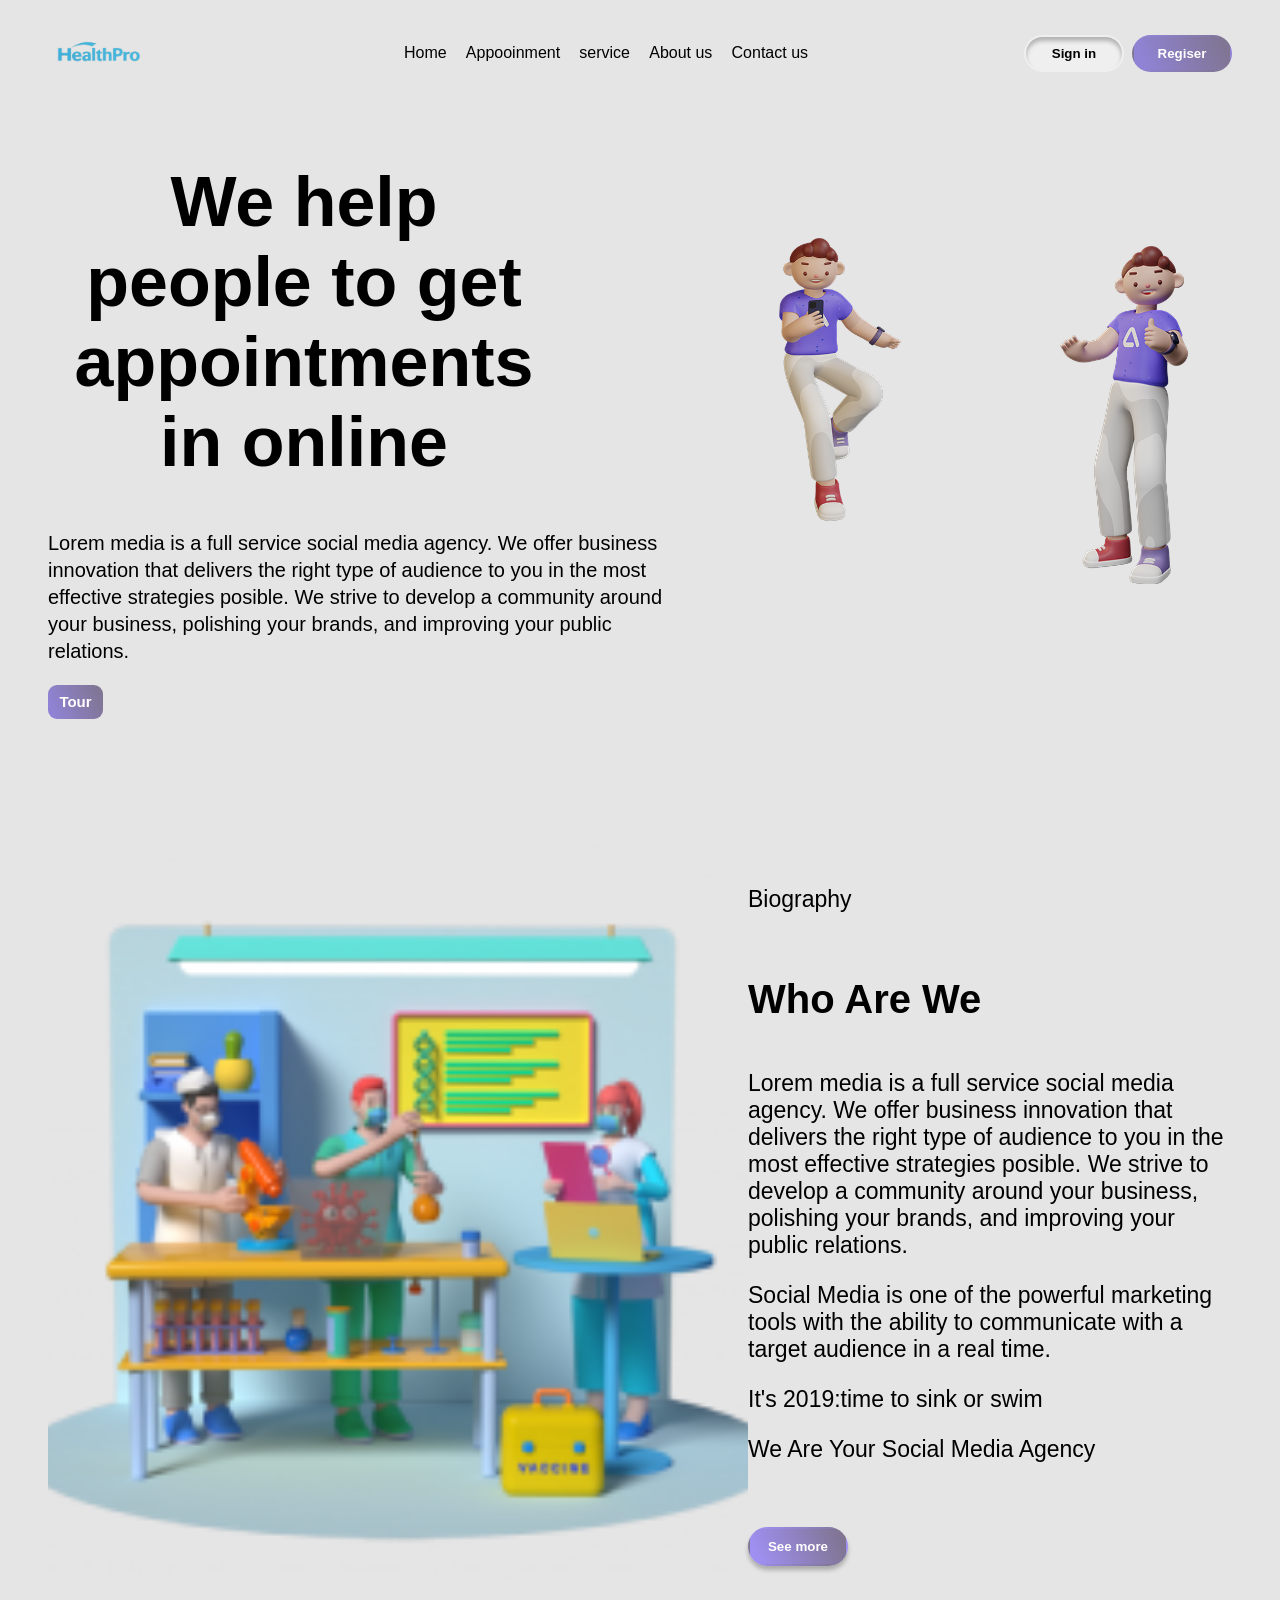
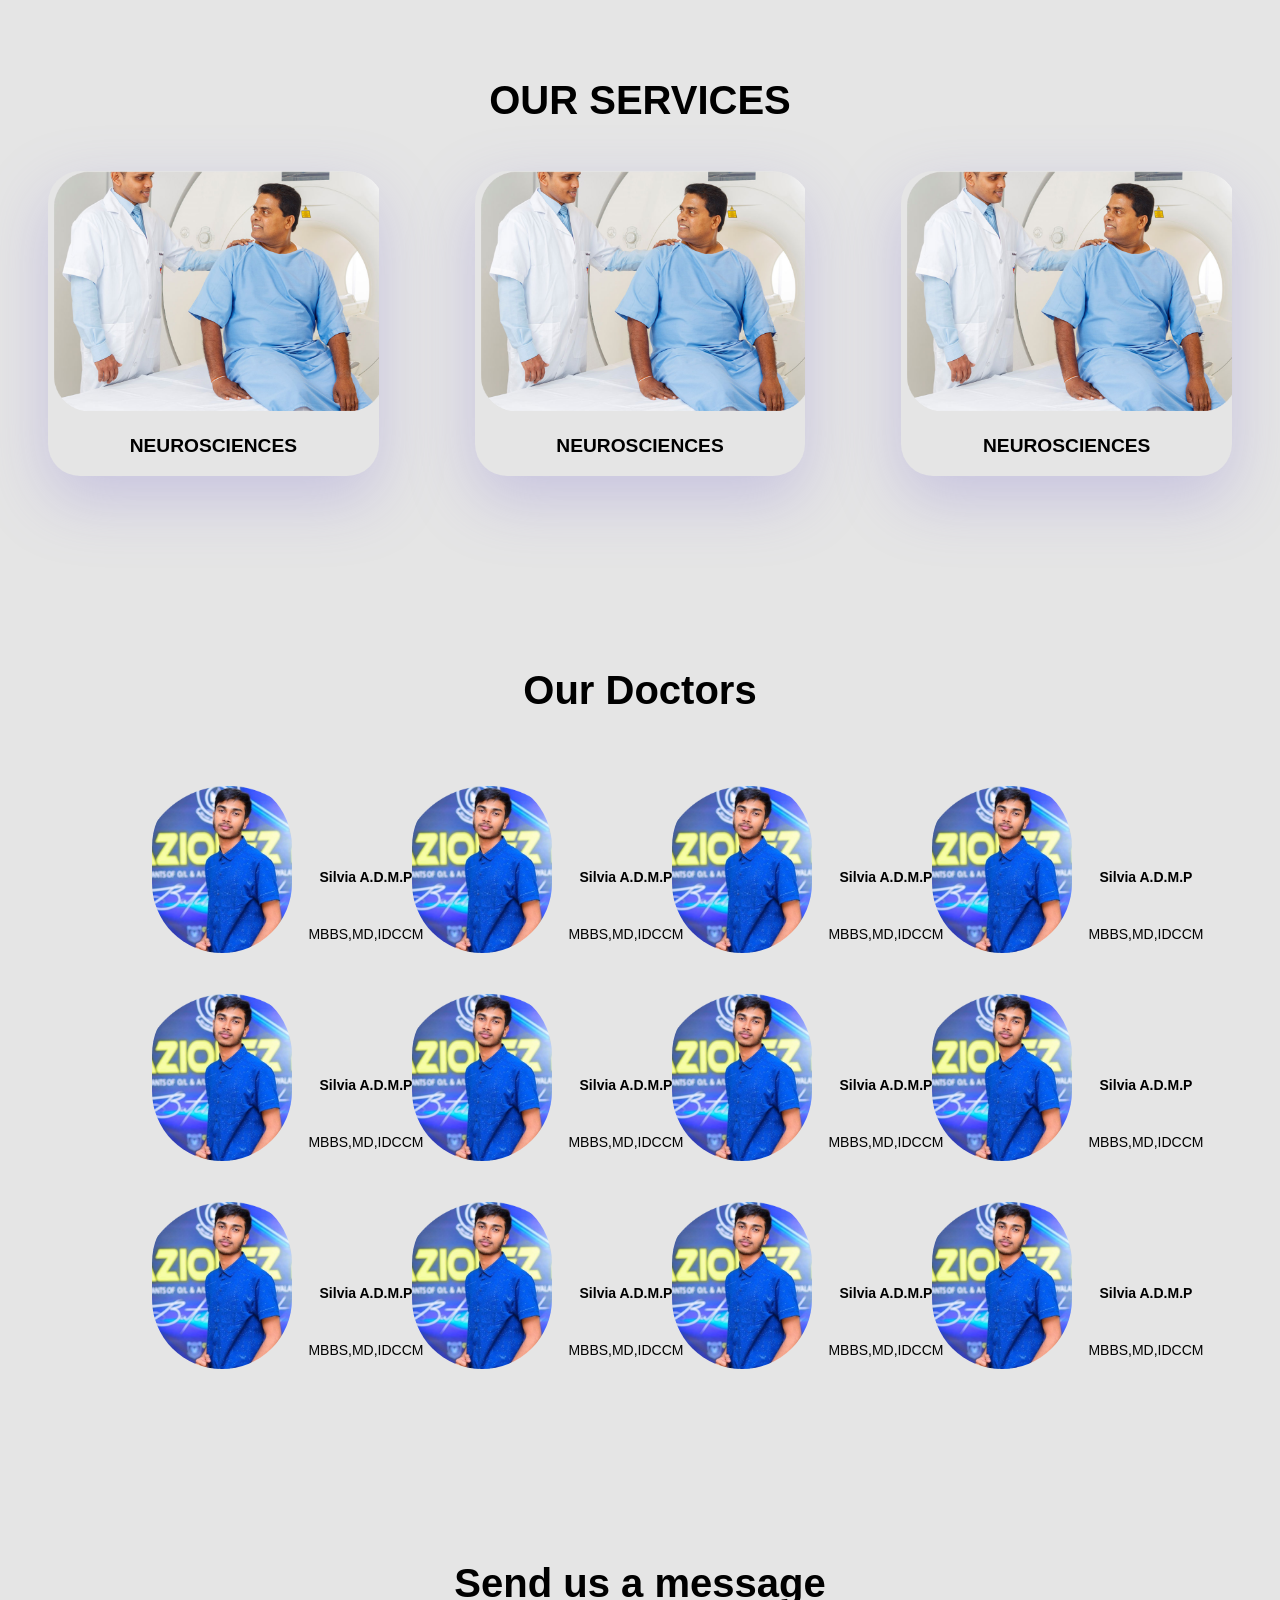
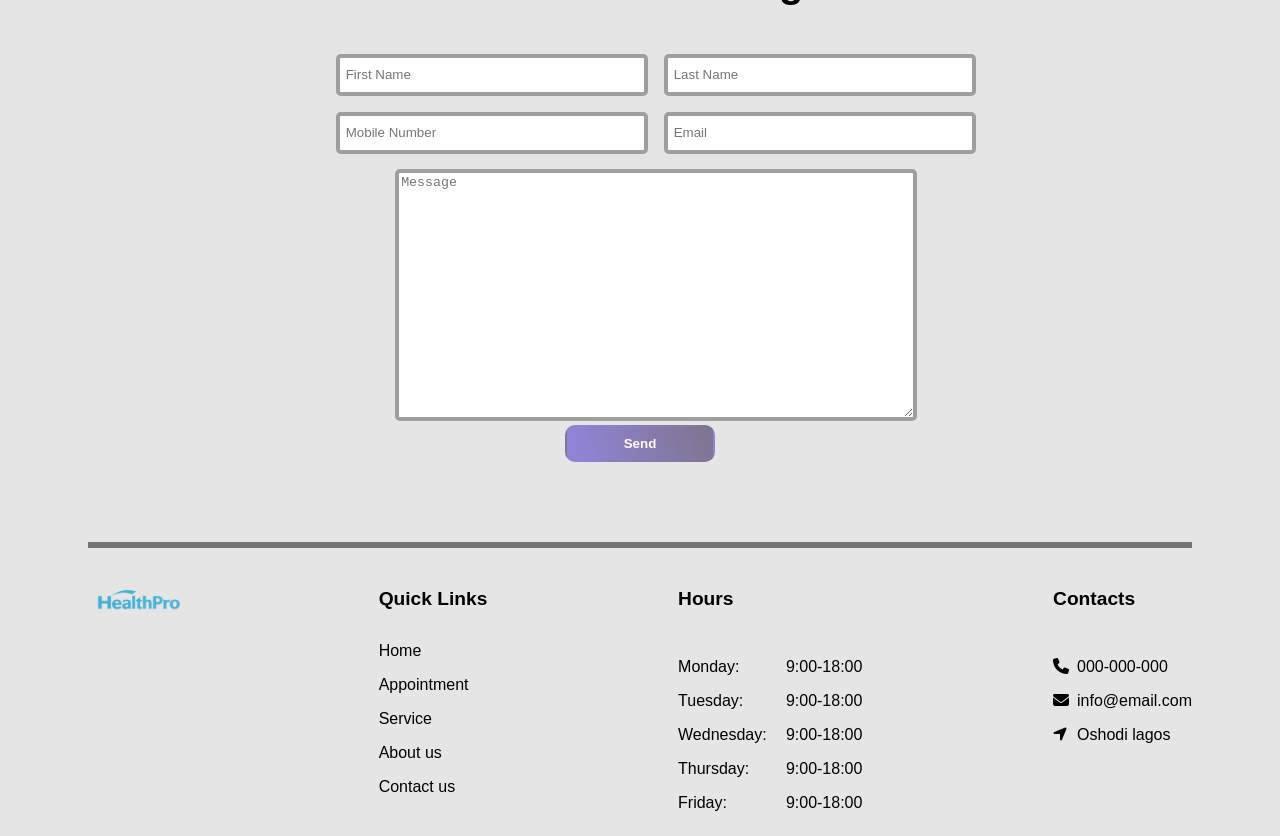
==== index.html @ d6458fcf "create healthpro landing page" ====
<!DOCTYPE html>
<html lang="en">
<head>
  <meta charset="UTF-8">
  <meta name="viewport" content="width=device-width, initial-scale=1.0">
 <title>healthPro | Homepage</title>
  <link
      rel="stylesheet"
      href="https://cdnjs.cloudflare.com/ajax/libs/font-awesome/6.6.0/css/all.min.css"
      integrity="sha512-Kc323vGBEqzTmouAECnVceyQqyqdsSiqLQISBL29aUW4U/M7pSPA/gEUZQqv1cwx4OnYxTxve5UMg5GT6L4JJg=="
      crossorigin="anonymous"
      referrerpolicy="no-referrer"
    />
    <link
      href="https://fonts.googleapis.com/css2?family=IBM+Plex+Mono:ital,wght@0,100;0,200;0,300;0,400;0,500;0,600;0,700;1,100;1,200;1,300;1,400;1,500;1,600;1,700&display=swap"
      rel="stylesheet"
    />
  <meta
   name="description"
   content="This is an online platform that connects patients with doctors. Patients can book appointments with doctors and get prescriptions online."
   />
   <link rel="stylesheet" href="css/style.css">
</head>
<body>
  <!-- navigation -->
<header>
  <nav class="container">
    <img class="logo" src="./images/healthPro-logo.png" alt="healthPro logo">
    <ul class="lists">
      <li class="list">
        <a href="/">Home</a>
      </li>
      <li class="list">
        <a href="/appointment.html">Appooinment</a>
      </li>
      <li class="list">
        <a href="/service.html">service</a>
      </li>
      <li class="list">
        <a href="/aboutus.html.html">About us</a>
      </li>
      <li class="list">
        <a href="/contactus.html">Contact us</a>
      </li>
    </ul>

    <section class="auth">
      <button class="log">Sign in</button>
      <button class="reg">Regiser</button>
    </section>
  </nav>
</header>
<!-- navigation -->

<!-- hero section -->
  <section class="hero-container container">
    <section class="hero-content">
      <section class="hero-container">
        
      </section>
      <section class="left-hero-content">
         <h2>We help people to get appointments in online</h2>
          <p>Lorem media is a full service social media agency. We offer business innovation that delivers the right type of audience to you in the most effective strategies posible. We strive to develop a community around your business, polishing your brands, and improving your public relations. </p>

          <button class="bit">Tour</button>
      </section>
      <section class="right-hero-content">
        <img class="man" src="/images/man.png" alt="man">
        <img class="men" src="/images/man2.png" alt="men">
      </section>
    </section>
<!-- hero section -->

<!-- biography -->
<div class="bio">
  <div class="doc">
    <img class="scope" src="/images/doc.png" alt="doc">
  </div>
  <div class="para">
    <p class="wow">Biography</p>
             <h2 class="We">Who Are We</h2>
            <div class="pra">
              <p>Lorem media is a full service social media agency. We offer business innovation that delivers the right type of audience to you in the most effective strategies posible. We strive to develop a community around your business, polishing your brands, and improving your public relations.
              </p>
              <p>Social Media is one of the powerful marketing tools with the ability to communicate with a target audience in a real time.</p>
            </div>
            <p class="wow">It's 2019:time to sink or swim</p>
             <p class="mid">We Are Your Social Media Agency</p>
             <button class="search">See more</button>
  </div>
</div>  
<!-- biography -->

<!-- service -->
 <div class="service">
  <h2>OUR SERVICES</h2>
  <div class="med">
    <div class="pat">
      <img class="mega" src="./images/patient.png" alt="">
      <h3>NEUROSCIENCES</h3>
    </div>
    <div class="pat">
      <img class="mega" src="./images/patient.png" alt="">
      <h3>NEUROSCIENCES</h3>
    </div>
    <div class="pat">
      <img class="mega" src="./images/patient.png" alt="">
      <h3>NEUROSCIENCES</h3>
    </div>
 </div>
<!-- service -->

<!-- Doctor -->
  <section class="doctor-container container">
      <h2 class="doctors-title">Our Doctors</h2>
      <section class="doctor-content">
        <div class="doc">
          <img src="/images/doctor.png" alt="" class="doctor-img">
          <div class="doc-content">
            <h2 class="doc-title">Silvia A.D.M.P</h2>
            <p class="doc-text">MBBS,MD,IDCCM</p>
          </div>
        </div>
        
        <div class="doc">
          <img src="/images/doctor.png" alt="" class="doctor-img">
          <div class="doc-content">
            <h2 class="doc-title">Silvia A.D.M.P</h2>
            <p class="doc-text">MBBS,MD,IDCCM</p>
          </div>
        </div>

        <div class="doc">
          <img src="/images/doctor.png" alt="" class="doctor-img">
          <div class="doc-content">
            <h2 class="doc-title">Silvia A.D.M.P</h2>
            <p class="doc-text">MBBS,MD,IDCCM</p>
          </div>
        </div>

        <div class="doc">
          <img src="/images/doctor.png" alt="" class="doctor-img">
          <div class="doc-content">
            <h2 class="doc-title">Silvia A.D.M.P</h2>
            <p class="doc-text">MBBS,MD,IDCCM</p>
          </div>
        </div>

        <div class="doc">
          <img src="/images/doctor.png" alt="" class="doctor-img">
          <div class="doc-content">
            <h2 class="doc-title">Silvia A.D.M.P</h2>
            <p class="doc-text">MBBS,MD,IDCCM</p>
          </div>
        </div>

        <div class="doc">
          <img src="/images/doctor.png" alt="" class="doctor-img">
          <div class="doc-content">
            <h2 class="doc-title">Silvia A.D.M.P</h2>
            <p class="doc-text">MBBS,MD,IDCCM</p>
          </div>
        </div>

        <div class="doc">
          <img src="/images/doctor.png" alt="" class="doctor-img">
          <div class="doc-content">
            <h2 class="doc-title">Silvia A.D.M.P</h2>
            <p class="doc-text">MBBS,MD,IDCCM</p>
          </div>
        </div>

        <div class="doc">
          <img src="/images/doctor.png" alt="" class="doctor-img">
          <div class="doc-content">
            <h2 class="doc-title">Silvia A.D.M.P</h2>
            <p class="doc-text">MBBS,MD,IDCCM</p>
          </div>
        </div>

        <div class="doc">
          <img src="/images/doctor.png" alt="" class="doctor-img">
          <div class="doc-content">
            <h2 class="doc-title">Silvia A.D.M.P</h2>
            <p class="doc-text">MBBS,MD,IDCCM</p>
          </div>
        </div>

        <div class="doc">
          <img src="/images/doctor.png" alt="" class="doctor-img">
          <div class="doc-content">
            <h2 class="doc-title">Silvia A.D.M.P</h2>
            <p class="doc-text">MBBS,MD,IDCCM</p>
          </div>
        </div>

        <div class="doc">
          <img src="/images/doctor.png" alt="" class="doctor-img">
          <div class="doc-content">
            <h2 class="doc-title">Silvia A.D.M.P</h2>
            <p class="doc-text">MBBS,MD,IDCCM</p>
          </div>
        </div>

        <div class="doc">
          <img src="/images/doctor.png" alt="" class="doctor-img">
          <div class="doc-content">
            <h2 class="doc-title">Silvia A.D.M.P</h2>
            <p class="doc-text">MBBS,MD,IDCCM</p>
          </div>
        </div>
      </section>
     </section>
<!-- Doctor -->

<!-- message -->
  <section class="message-container container">
      <section class="message-content">
        <div class="form-container">
        <h2>Send us a message</h2>
        <form action="#" method="POST">
            <div class="input-group">
                <input type="text" name="first_name" placeholder=" First Name" required class="fir">
                <input type="text" name="last_name" placeholder=" Last Name" required class="las">
            </div>
            <div class="input-groups">
                <input type="tel" name="mobile" placeholder=" Mobile Number" required class="mob">
                <input type="email" name="email" placeholder=" Email" required class="mobs">
            </div>
            <textarea name="message" placeholder="Message" required class="mes"></textarea>
        </form>
    </div>
      <button class="submit">Send</button>
      </section>
     </section>
<!-- message -->

<!-- line -->
     <section class="line-container container" id="about us">
      <section class="line-container">
        <hr class="line">
      </section>
     </section>
    <!-- line -->

    <!-- contact -->
      <section class="contact-container container" id="contact us">
        <section class="contact-container">
          <section class="contact-content">
            <section class="first-contact">
              <img class="logo" src="./images/healthPro-logo.png" alt="healthPro logo">
            </section>
            <section class="second-contact">
              <h5>Quick Links</h5>
              <div class="link">
                  <p>Home</p>
                  <p>Appointment</p>
                  <p>Service</p>
                  <p>About us</p>
                  <p>Contact us</p>
                </div>
            </section>
            <section class="Third-contact">
              <h5>Hours</h5>
              <section class="main">
                 <div class="Day">
                  <p>Monday:</p>
                  <p>Tuesday:</p>
                  <p>Wednesday:</p>
                  <p>Thursday:</p>
                  <p>Friday:</p>
                </div>
              <div class="time">
                  <p>9:00-18:00</p>
                  <p>9:00-18:00</p>
                  <p>9:00-18:00</p>
                  <p>9:00-18:00</p>
                  <p>9:00-18:00</p>
                </div>
              </section>
            </section>
            <section class="fourth-contact">
              <h5>Contacts</h5>
              <section class="contact">
                <div class="web">
                  <p><span class="fa-solid fa-phone"></span></p>
                  <p><span class="fa-solid fa-envelope"></span></p>
                  <p><span class="fa-solid fa-location-arrow"></span></p>
                </div>
                <div class="num">
                  <p>  000-000-000</p>
                  <p>  info@email.com</p>
                  <p>  Oshodi lagos</p>
                </div>
              </section>
            </section>
            </section>
          </section>
        </section>
      </section>
     <!-- contact -->
</body>
</html>
---- css/style.css ----
::after,
::before {
  margin: 0;
  padding: 0;
  box-sizing: border-box;
  box-sizing: border-box;
}
:root {
  --primary-color: #f26a2e;
  --secondary-color: #f7f7f7;
  --background-color: #e5e5e5;
  --text-color: #000000;
  --border-color: #f1f1f1;
  --transition: all 0.3s linear;
  --max-width: 1170px;
  --fixed-width: 620px;
  --border-radius: 0.25rem;
  --list-style-type: none;
  --text-decoration: none;
  /* --font-family: "Courier New", Courier, monospace; */
  --font-size: 1.2rem;
}
*,
html {
  scroll-behavior: smooth;
}
body {
  font-family: "poppins", sans-serif;
  background-color: var(--background-color);
  color: var(--text-color);
}
img {
  width: 100%;
  height: auto;
  object-fit: cover;
}

ul {
  list-style: none;
}
a {
  text-decoration: none;
  color: inherit;
}
h1,
h2,
h3,
h4,
h5,
h6 {
  font-family: var(--font-family);
  font-size: var(--font-size);
}
.container {
  max-width: 1440px;
  padding: 0 2.5rem;
  margin: 0 auto;
}
/* navigation style start */
nav {
  display: flex;
  justify-content: space-between;
  align-items: center;
}
.logo {
  width: 100px;
  height: 90px;
}
.lists {
  display: flex;
  gap: 1.2rem;
}
.list {
  cursor: pointer;
}
.auth {
  display: flex;
  gap: 0.5rem;
}
.log {
  box-shadow: 0px 4px 4px 0px #00000040 inset;
  color: #000000;
  text-decoration: none;
  border: 2px solid transparent;
  font-weight: bold;
  padding: 9px 22px;
  border-radius: 30px;
  width: 100px;
  cursor: pointer;
}
.reg {
  background: linear-gradient(68.08deg, #9083d5 9.64%, #807593 92.49%);
  color: #ffffff;
  text-decoration: none;
  border: 2px solid transparent;
  font-weight: bold;
  padding: 9px 22px;
  border-radius: 30px;
  width: 100px;
  cursor: pointer;
}
/* navigation style end */

/* hero style start */
.hero-content {
  display: flex;
  align-items: center;
  justify-content: space-around;
}
.left-hero-content h2 {
  font-size: 70px;
  margin-right: 7rem;
}
.left-hero-content p {
  font-size: 20px;
  line-height: 27px;
}
.bit {
  background: linear-gradient(68.08deg, #9083d5 9.64%, #807593 92.49%);
  font-size: 15px;
  font-weight: bold;
  border-radius: 9px;
  line-height: 32px;
  border: none;
  width: 55px;
  text-align: center;
  cursor: pointer;
  color: #ffffff;
}
.right-hero-content {
  display: flex;
  justify-content: space-around;
}
.man {
  width: 290px;
  height: 290px;
}
.men {
  width: 270px;
  height: 350px;
}
/* hero style end */

/* biography style start */
.scope {
  width: 700px;
  margin-top: 4rem;
}
.bio {
  display: flex;
  margin-top: 2rem;
  margin-bottom: 1rem;
}
.para {
  margin-top: 7rem;
  margin-bottom: 3rem;
}
.wow {
  margin-bottom: 1rem;
  font-size: 23px;
}
.mid {
  margin-bottom: 1rem;
  font-size: 23px;
}
.pra {
  margin-bottom: 1rem;
  font-size: 23px;
}
.We{
  text-align: left;
}
.search {
  margin-top: 3rem;
  box-shadow: 0px 4px 4px 0px #00000040;
  background: linear-gradient(68.08deg, #9f8ff0 9.64%, #807593 92.49%);
  text-decoration: none;
  border: 2px solid transparent;
  font-weight: bold;
  padding: 10px;
  border-radius: 30px;
  width: 100px;
  color: #ffffff;
  cursor: pointer;
}
/* biography style end */

/* service style start */
.serve {
  text-align: center;
  font-size: 30px;
}
h2 {
  margin-top: 4rem;
  text-align: center;
  font-size: 40px;
  margin-bottom: 3rem;
}
.med {
  display: flex;
  justify-content: center;
  align-items: center;
  gap: 6rem;
}
.pat {
  box-shadow: -1px 23px 63px 0px #9083d559;
  margin-bottom: 2rem;
  border-radius: 2rem;
}
.mage {
  width: 250px;
  border-radius: 3rem;
}
h3 {
  text-align: center;
  cursor: pointer;
}
/* service style end */

/* doctor style start */
.doctor-container {
  margin-top: 10rem;
  margin-bottom: 7rem;
}
.doctor-content {
  margin-left: 4rem;
  margin-top: 2rem;
  display: grid;
  grid-template-columns: repeat(4, 1fr);
  /* justify-content: space-evenly; */
  /* justify-content: center; */
  align-items: center;
  align-content: center;
}
.doctor-img {
  width: 54%;
  border-radius: 22rem;
}
.doc-title {
  font-size: 14px;
  line-height: 9px;
}
.doc-text {
  font-size: 14px;
  line-height: 9px;
  margin-top: 1rem;
}
.doc {
  display: flex;
  text-align: center;
  gap: 1rem;
  margin-top: 1rem;
  margin-bottom: 1rem;
}
.doc-content {
  margin-top: 2rem;
}
/* doctor style end */

/* message style start */
 .message-content{
  /* margin-bottom: 2rem; */
  align-items: center;
  align-content: center;
  text-align: center;
  margin: 5rem;
}
.form-container h2{
  text-align: center;
}
.input-group{
  display: flex;
  justify-content: center;
  gap: 1rem;
  margin-bottom: 15px;
  margin-left: 1rem;
  margin-top: 1rem;
  align-items: center;
  width: 100%;
}
.fir{
  border: 4px solid #9E9E9E;
 height: 2rem;
 width: 300px;
 border-radius: 0.3rem;
}
.las{
  border: 4px solid #9E9E9E;
 height: 2rem;
 width: 300px;
 border-radius: 0.3rem;
}
.input-groups{
  display: flex;
  justify-content: center;
  gap: 1rem;
  margin-bottom: 15px;
  margin-left: 1rem;
  margin-top: 1rem;
  align-items: center;
  width: 100%;
}
.mob{
  border: 4px solid #9E9E9E;
 height: 2rem;
 width: 300px;
 border-radius: 0.3rem;
}
.mobs{
  border: 4px solid #9E9E9E;
 height: 2rem;
 width: 300px;
 border-radius: 0.3rem;
}
.mes{
  border: 4px solid #9E9E9E;
 height: 15rem;
 width: 54%;
 border-radius: 0.3rem;
 margin-left: 2rem;
}
.submit{
  background: linear-gradient(68.08deg, #9083D5 9.64%, #807593 92.49%);
  color: #ffffff;
  text-decoration: none;
  border: 2px solid transparent;
  font-weight: bold;
  padding: 9px 25px;
  border-radius: 10px;
  justify-content: center;
  width: 150px;
  cursor: pointer;
}
/* message style end */

/* line style start */
.line {
  margin-top: 4rem;
  border: 3px solid #00000080;
}
/* line style end */

/* contact style start */
.contact-container {
  margin-bottom: rem;
}
.contact-content {
  display: flex;
  justify-content: space-between;
}
.link{
  flex-direction: column;
}
.main {
  display: flex;
  gap: 1.2rem;
}
.Day {
  flex-direction: column;
}
.time {
  flex-direction: column;
}

.fourth-contact h8 {
  margin-bottom: 1rem;
}
.contact {
  display: flex;
  gap: 0.5rem;
}
.web {
  flex-direction: column;
  gap: 0.5rem;
}
.num {
  flex-direction: column;
  /* gap: 0.5rem; */
}
/* contact style end */
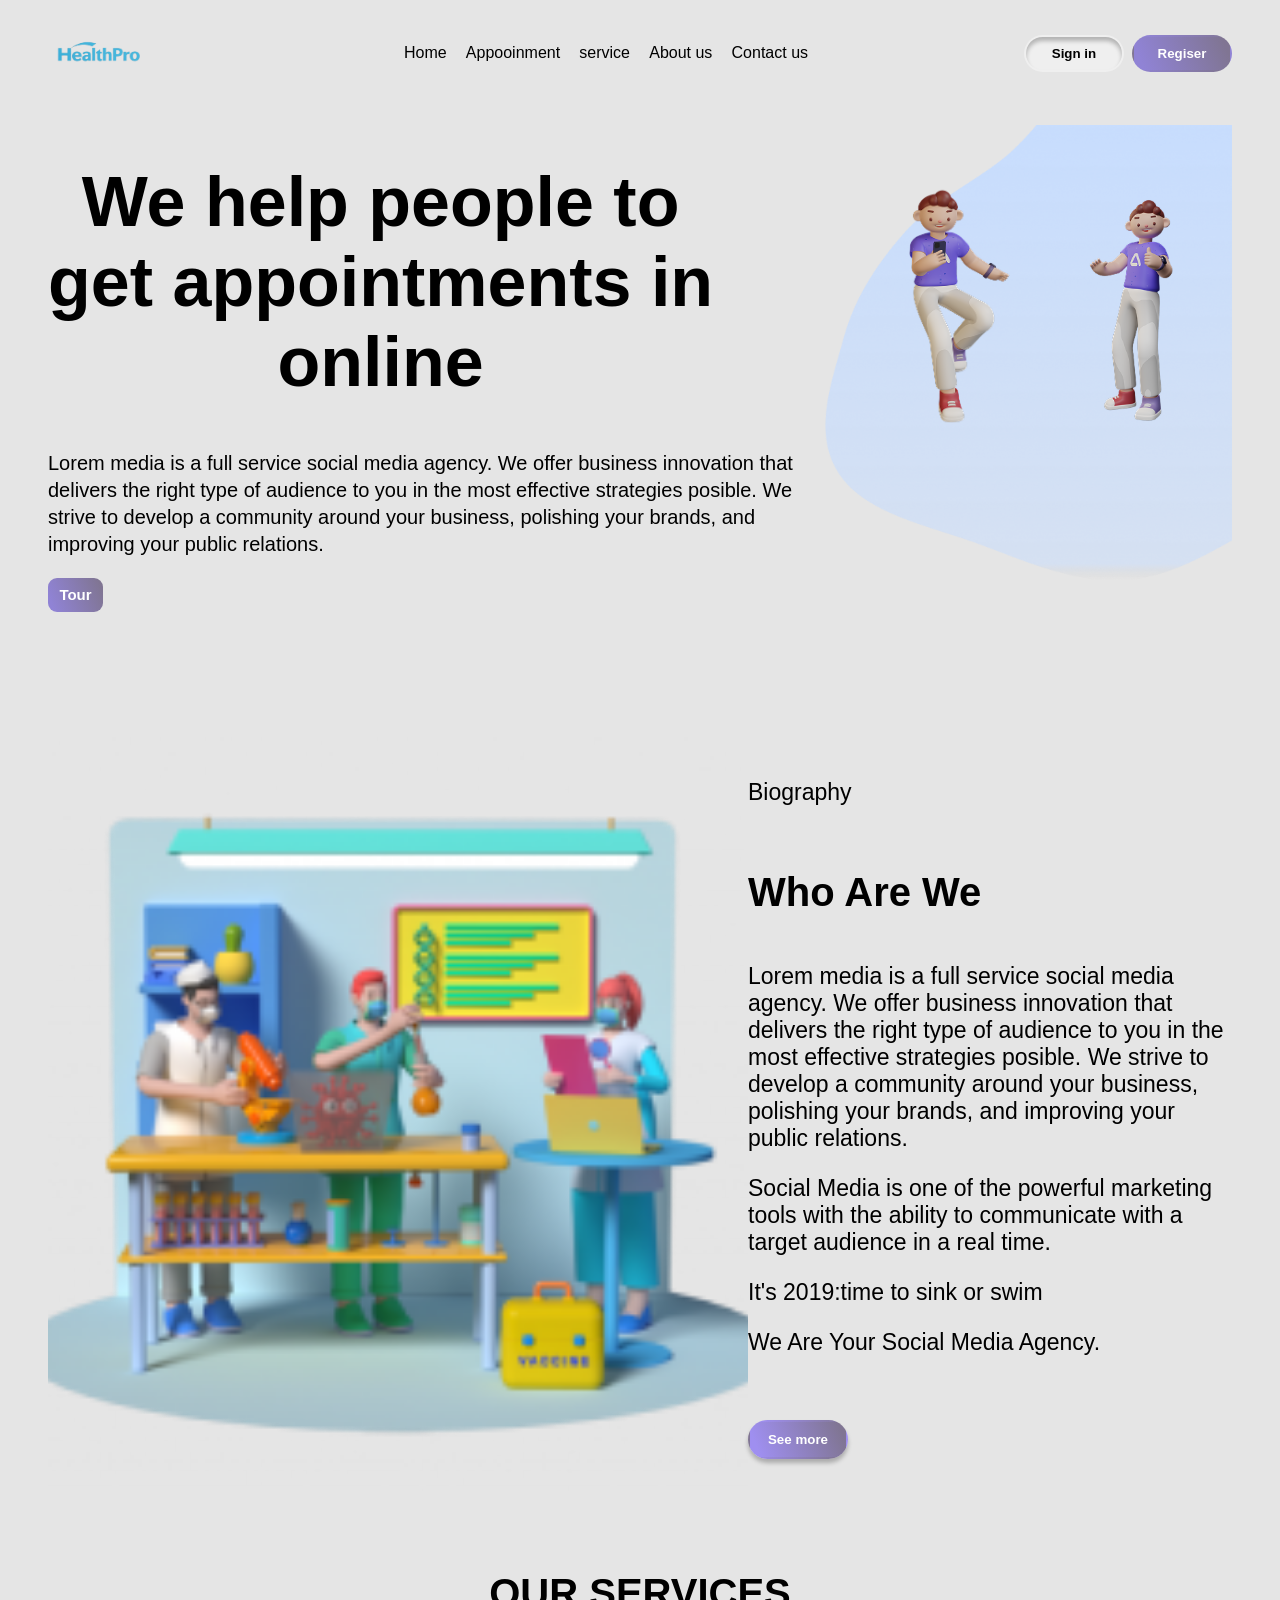
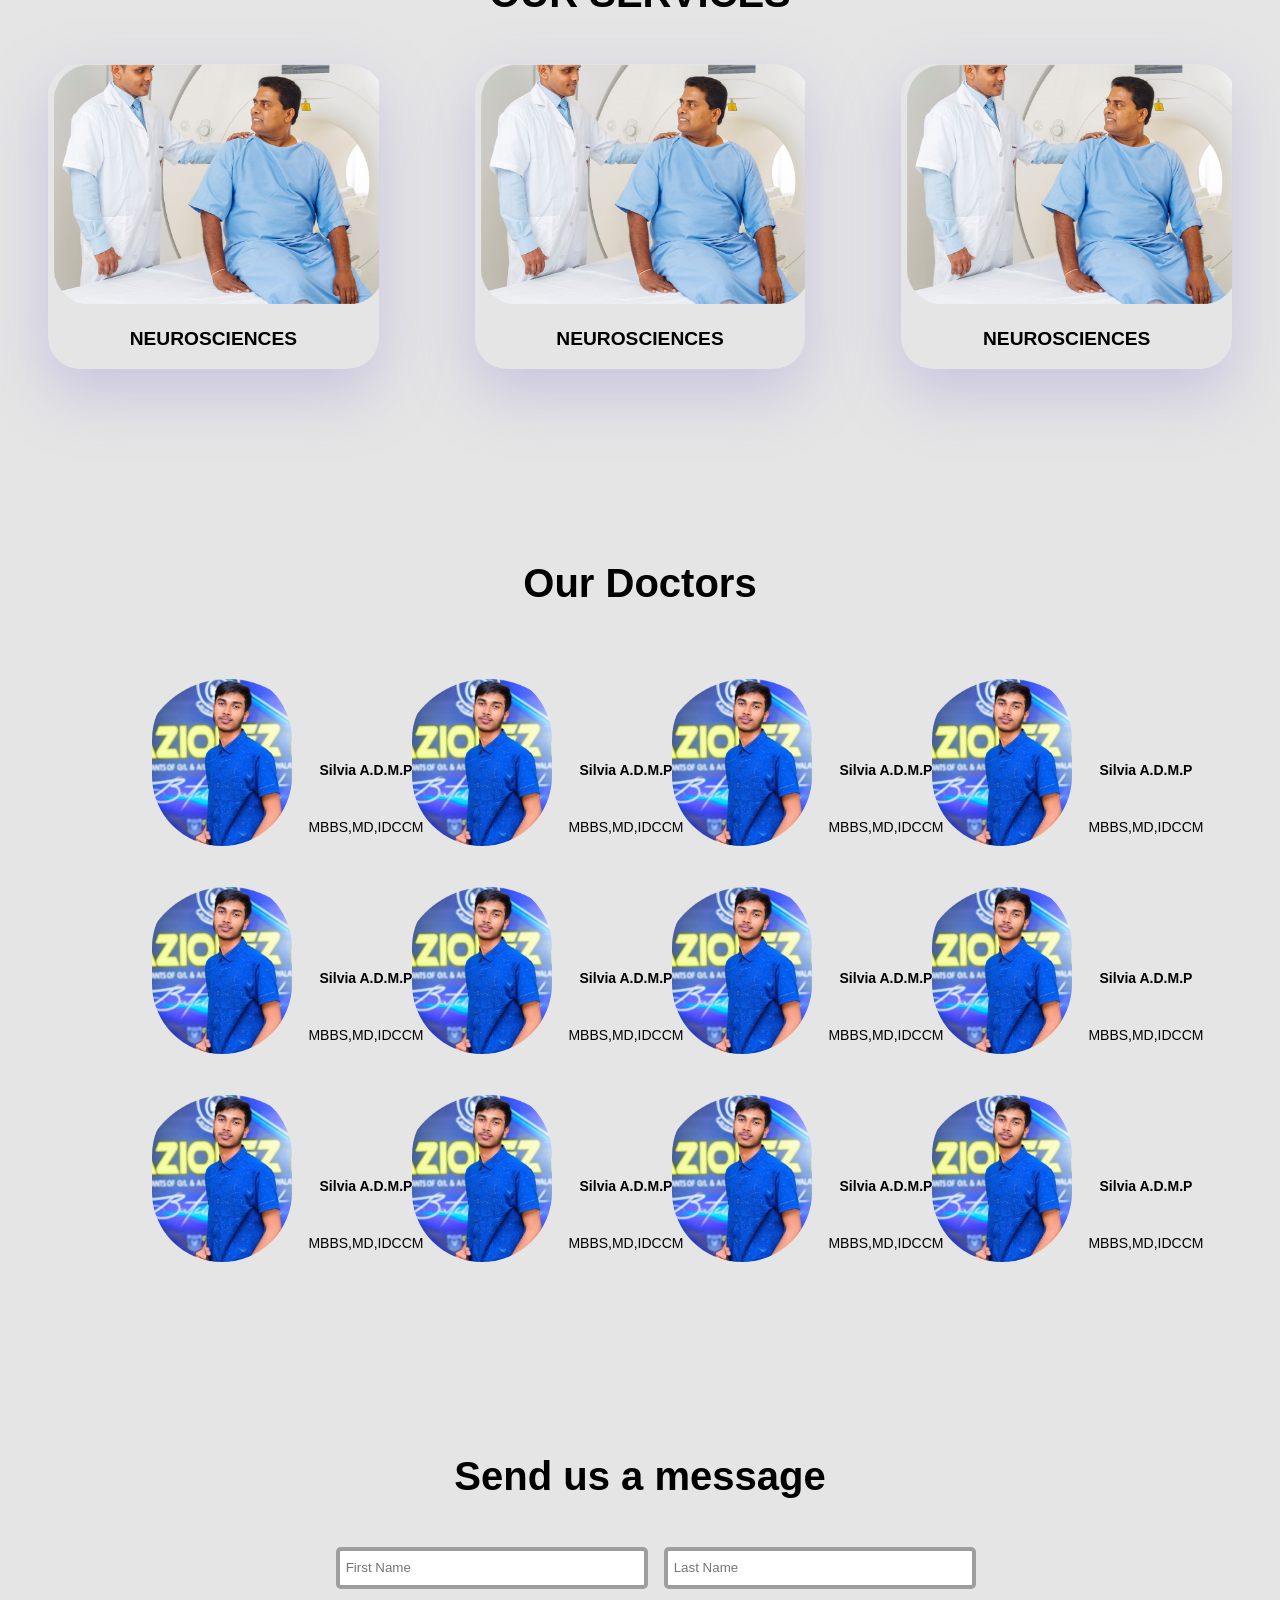
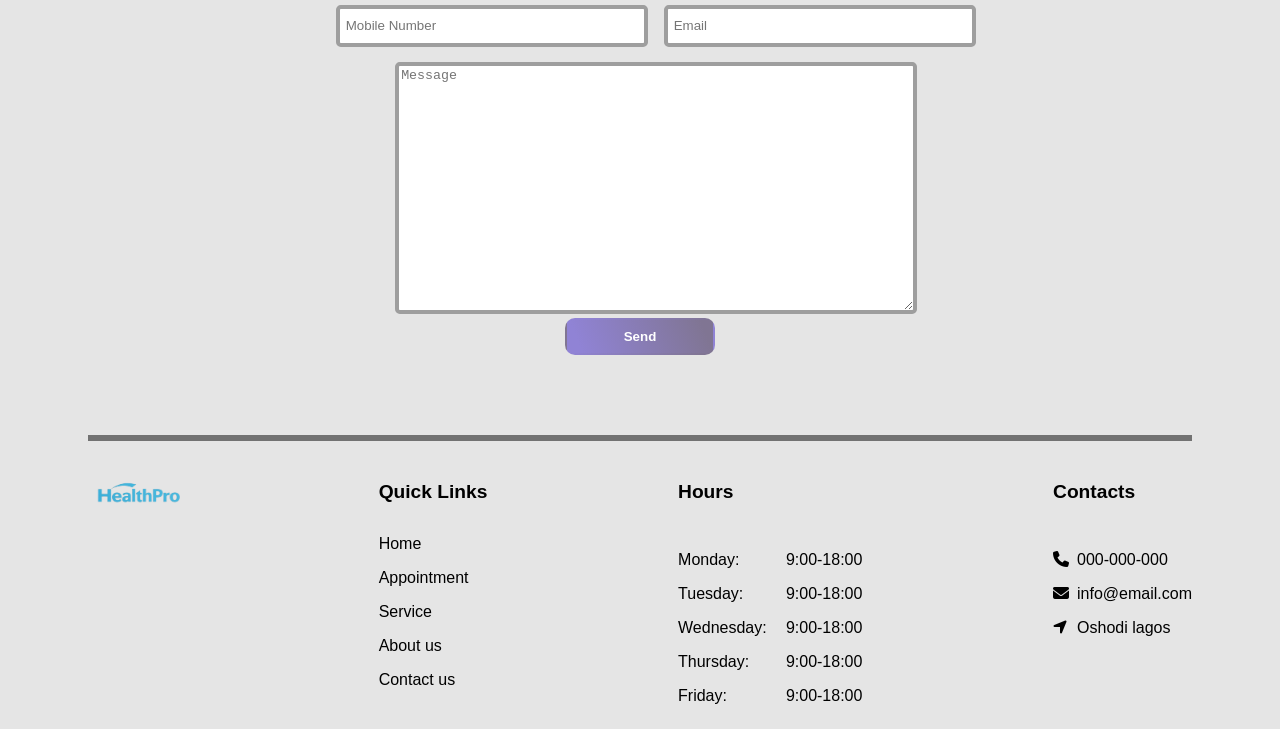
==== commit f5758e99: "added an overlay and images" ====
--- a/index.html
+++ b/index.html
@@ -65,8 +65,17 @@
           <button class="bit">Tour</button>
       </section>
       <section class="right-hero-content">
-        <img class="man" src="/images/man.png" alt="man">
-        <img class="men" src="/images/man2.png" alt="men">
+        <section class="right-1">
+          <img src="./images/blue.png" alt="">
+          <section class="right-2">
+            <div class="right-2-img-1">
+              <img src="./images/man.png" alt="">
+            </div>
+            <div class="right-2-img-2">
+              <img src="./images/man2.png" alt="">
+            </div>
+          </section>
+        </section>
       </section>
     </section>
 <!-- hero section -->
@@ -85,7 +94,7 @@
               <p>Social Media is one of the powerful marketing tools with the ability to communicate with a target audience in a real time.</p>
             </div>
             <p class="wow">It's 2019:time to sink or swim</p>
-             <p class="mid">We Are Your Social Media Agency</p>
+             <p class="mid">We Are Your Social Media Agency.</p>
              <button class="search">See more</button>
   </div>
 </div>  
--- a/css/style.css
+++ b/css/style.css
@@ -127,17 +127,35 @@
   cursor: pointer;
   color: #ffffff;
 }
-.right-hero-content {
-  display: flex;
-  justify-content: space-around;
-}
-.man {
+/* .man {
   width: 290px;
   height: 290px;
 }
 .men {
   width: 270px;
   height: 350px;
+} */
+.right-hero-content {
+  position: relative;
+  width: 110%;
+}
+.right-1 img{
+  max-width: 100%;
+  height: 100%;
+  position: relative;
+}
+.right-2 {
+  display: flex;
+  position: absolute;
+  bottom: 10rem;
+  right: 2rem;
+  width: 85%;
+}
+.right-2-img-1 {
+  flex: 1;
+}
+.right-2-img-2 {
+  flex: 1;
 }
 /* hero style end */
 
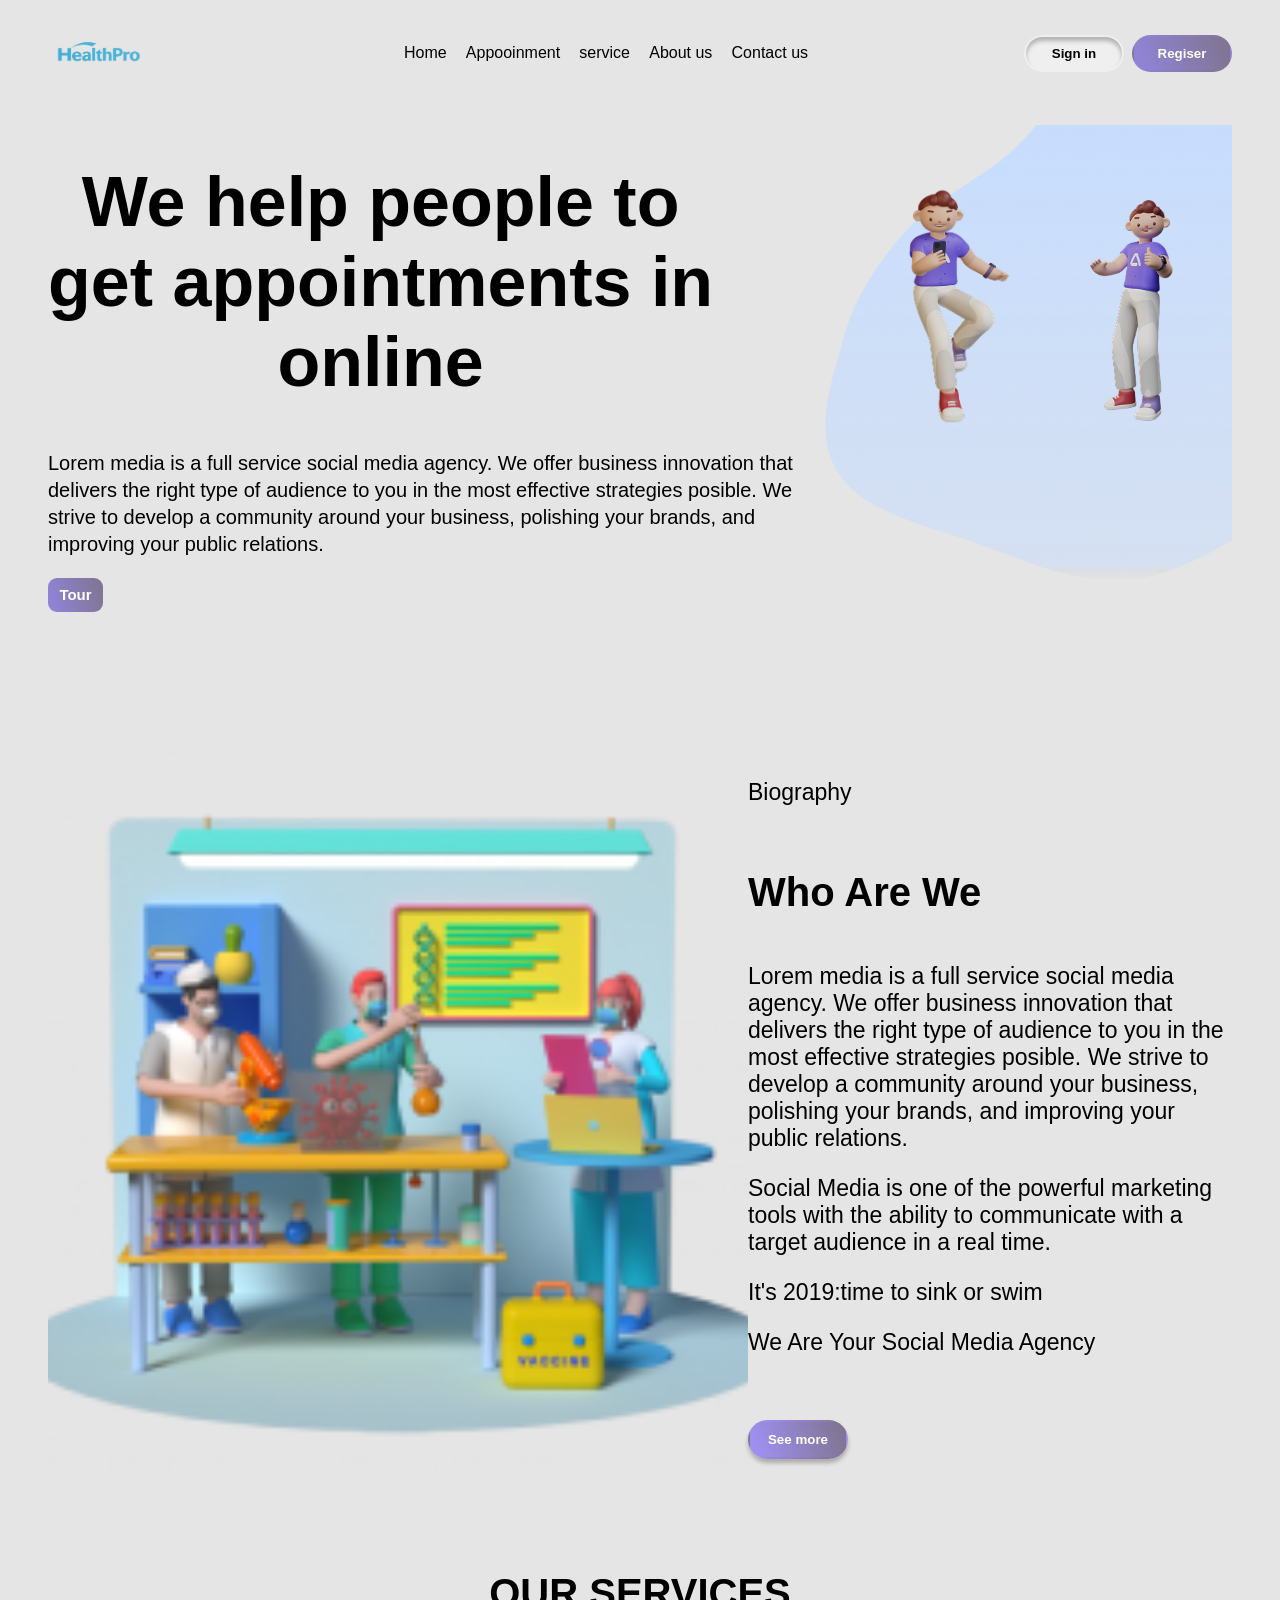
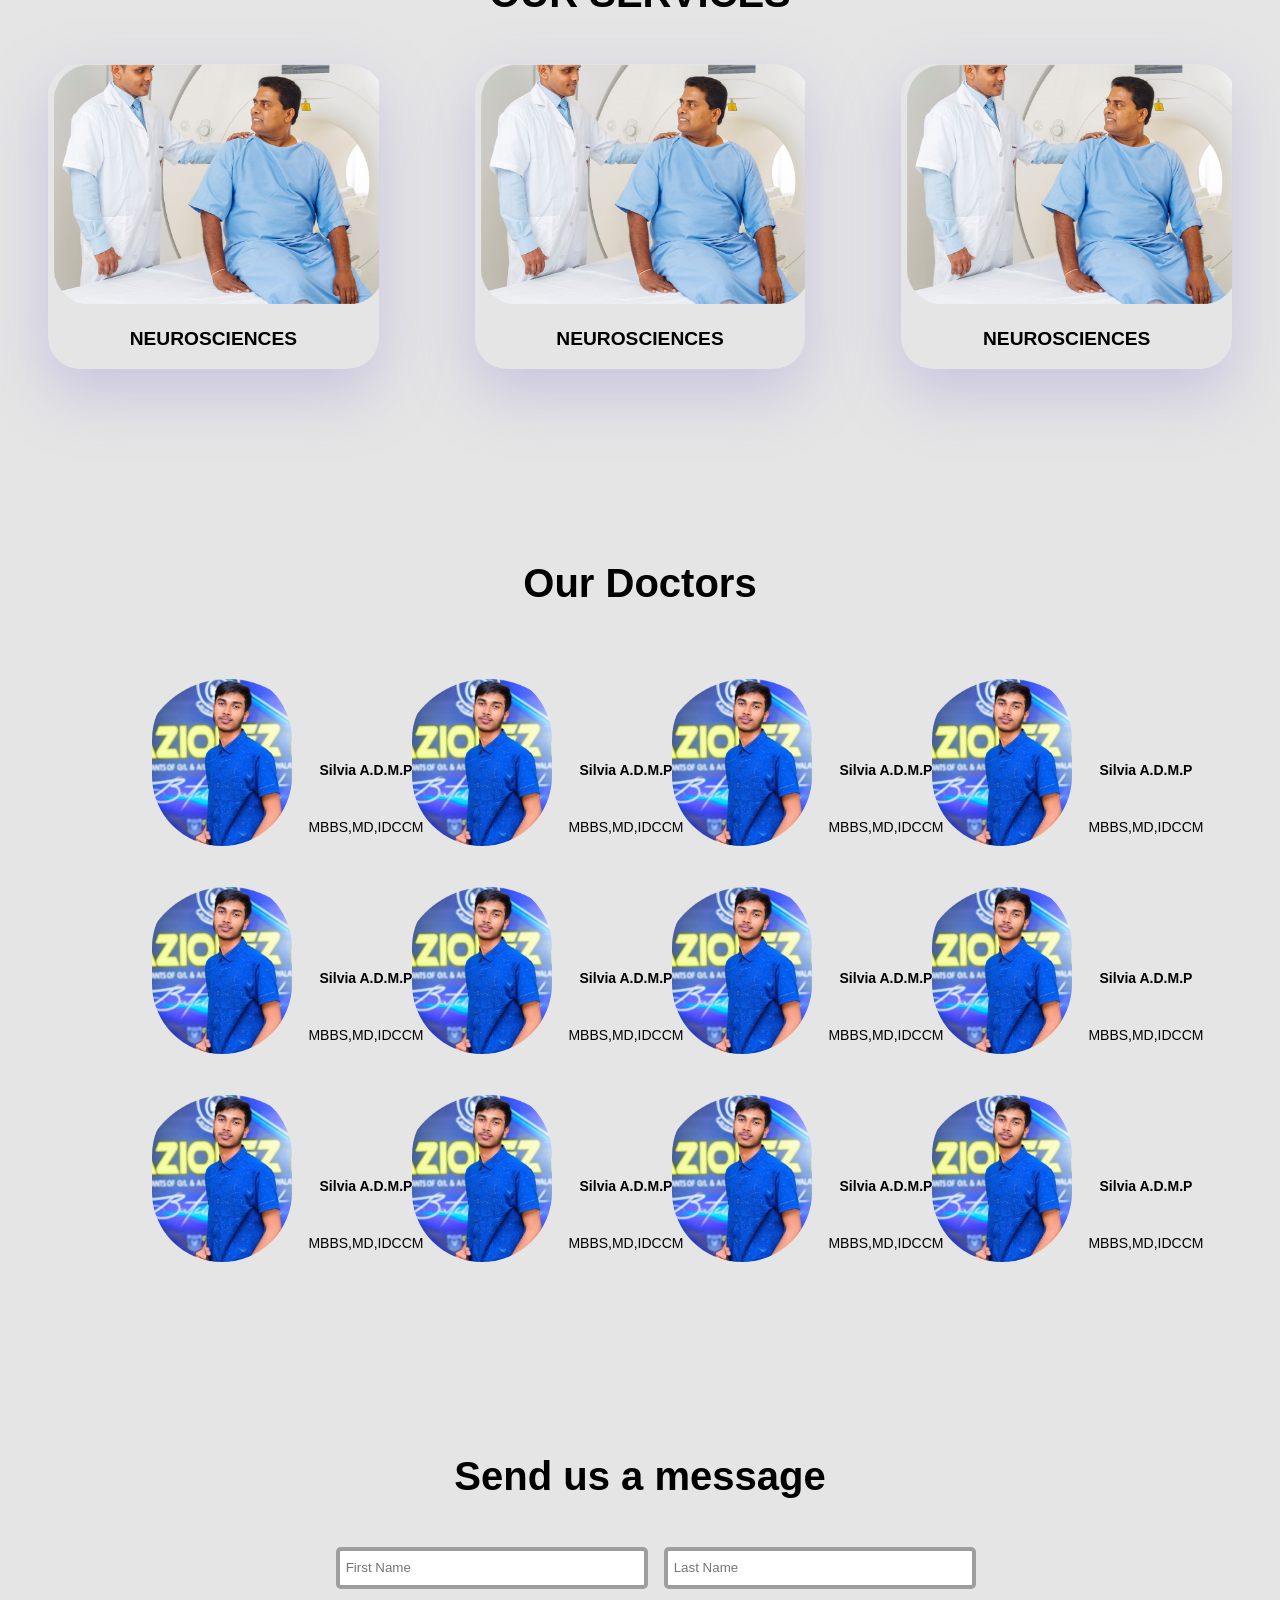
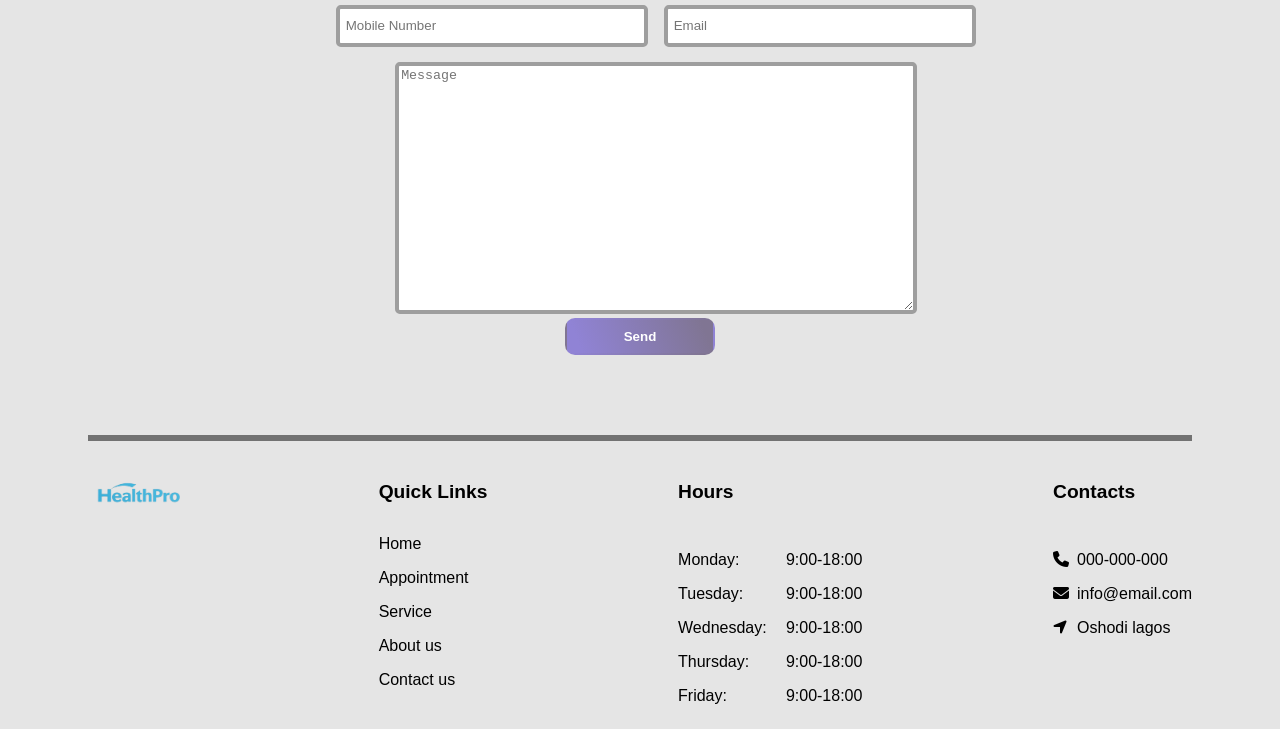
==== commit ecaf09f9: "Merge pull request #2 from IYKEACE/bug-fix-landing-page added an overlay and images" ====
--- a/index.html
+++ b/index.html
@@ -94,7 +94,7 @@
               <p>Social Media is one of the powerful marketing tools with the ability to communicate with a target audience in a real time.</p>
             </div>
             <p class="wow">It's 2019:time to sink or swim</p>
-             <p class="mid">We Are Your Social Media Agency.</p>
+             <p class="mid">We Are Your Social Media Agency</p>
              <button class="search">See more</button>
   </div>
 </div>  
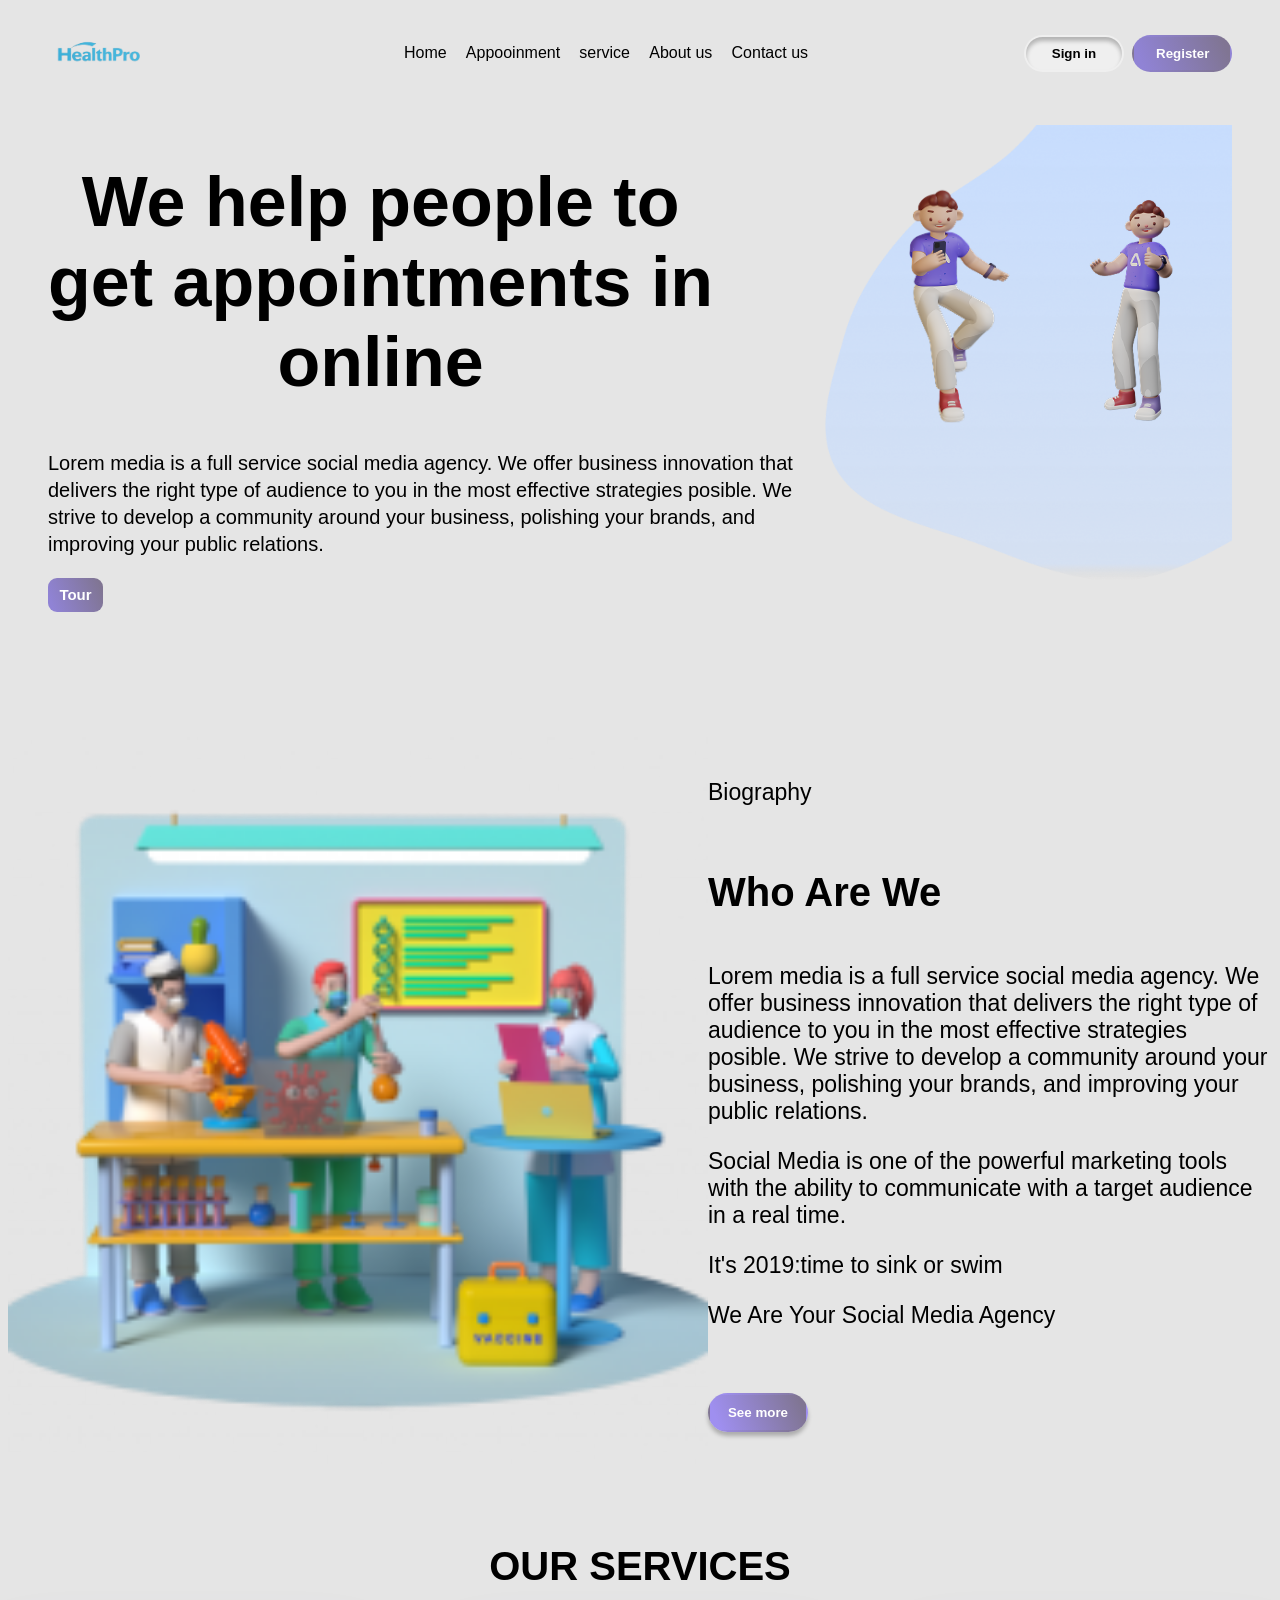
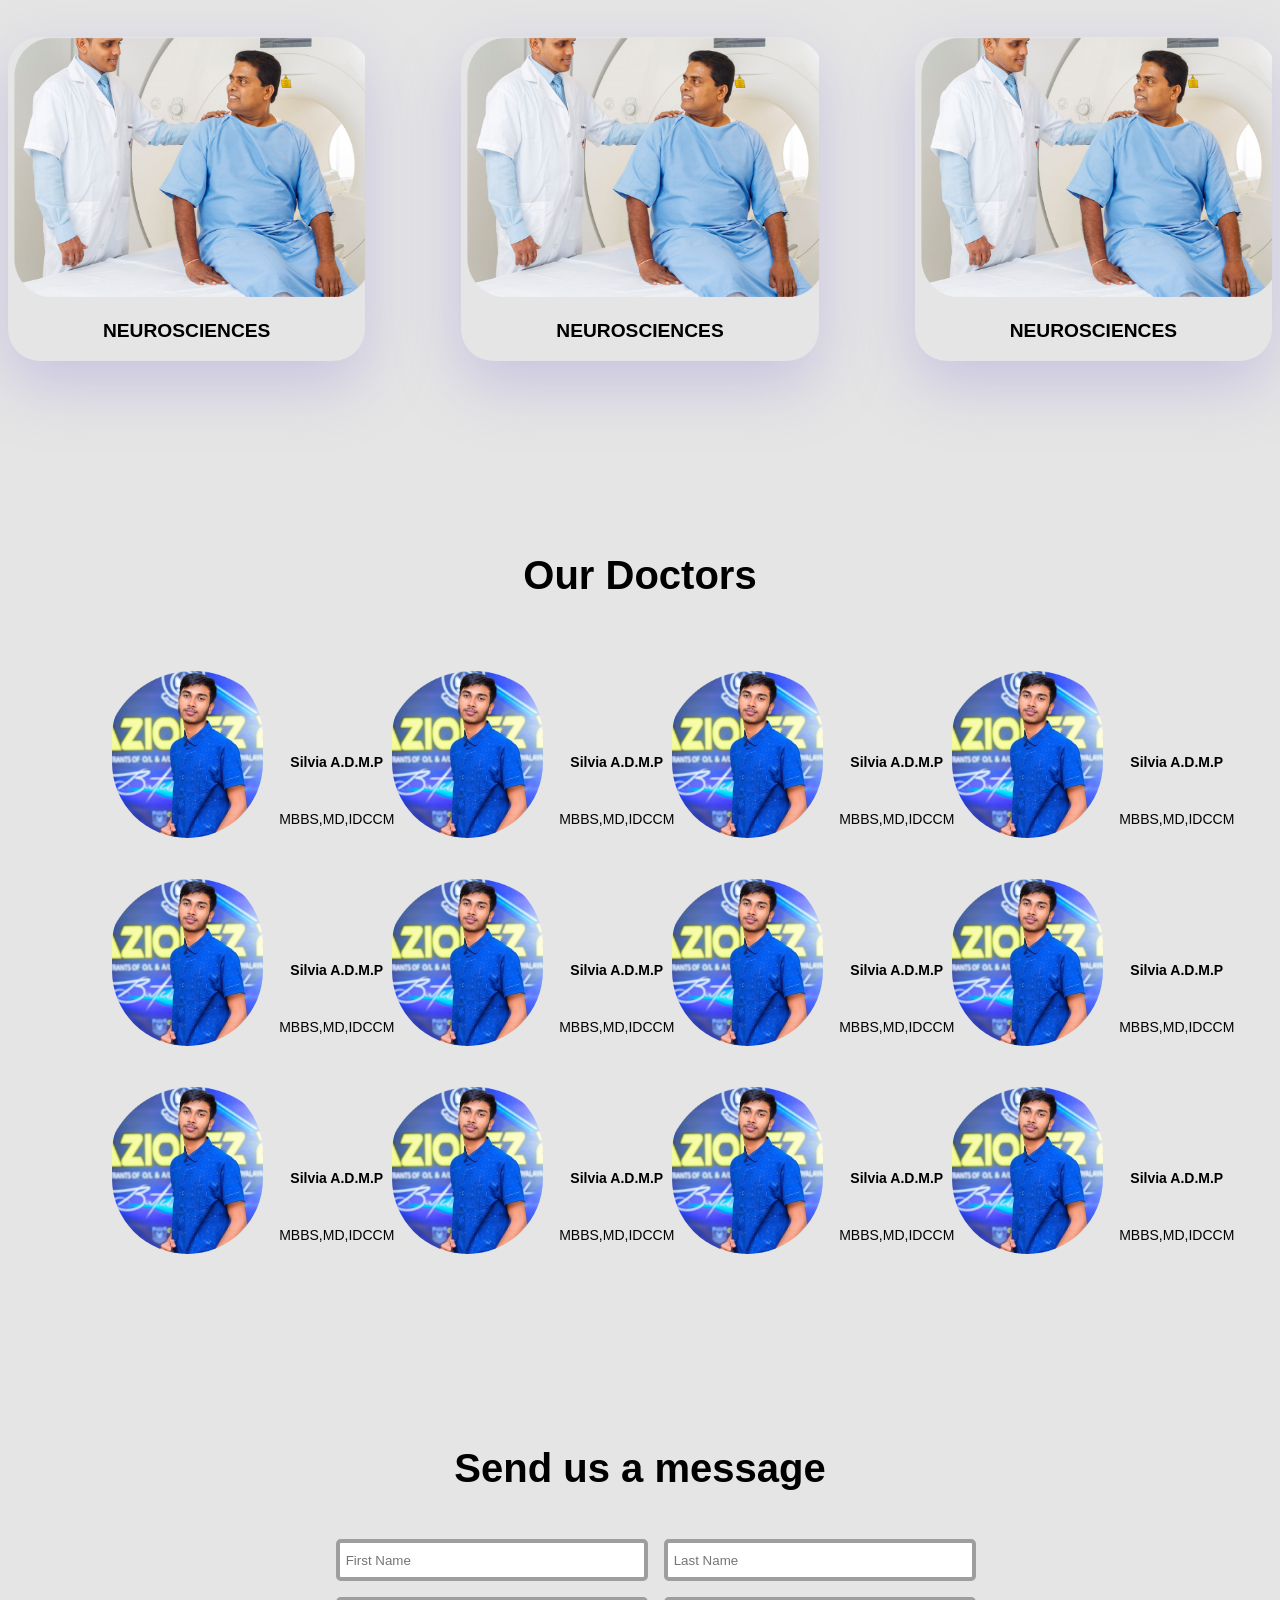
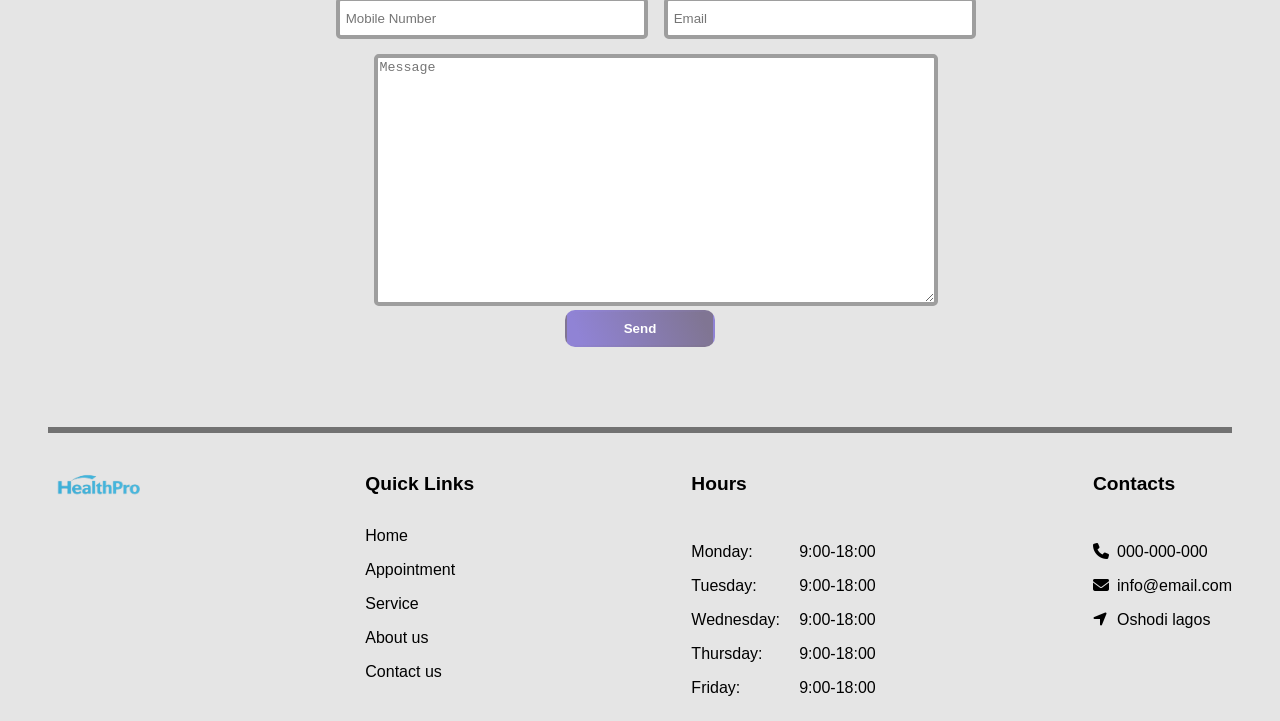
==== commit 0e422f34: "aboutpage" ====
--- a/index.html
+++ b/index.html
@@ -45,8 +45,8 @@
     </ul>
 
     <section class="auth">
-      <button class="log">Sign in</button>
-      <button class="reg">Regiser</button>
+      <button class="log"><a href="./register.html">Sign in</a></button>
+      <button class="reg"><a href="./login.html">Register</a></button>
     </section>
   </nav>
 </header>
@@ -54,7 +54,7 @@
 
 <!-- hero section -->
   <section class="hero-container container">
-    <section class="hero-content">
+     <section class="hero-content">
       <section class="hero-container">
         
       </section>
@@ -78,6 +78,7 @@
         </section>
       </section>
     </section>
+  </section>
 <!-- hero section -->
 
 <!-- biography -->
@@ -306,7 +307,6 @@
             </section>
           </section>
         </section>
-      </section>
-     <!-- contact -->
+   <!-- contact -->
 </body>
 </html>
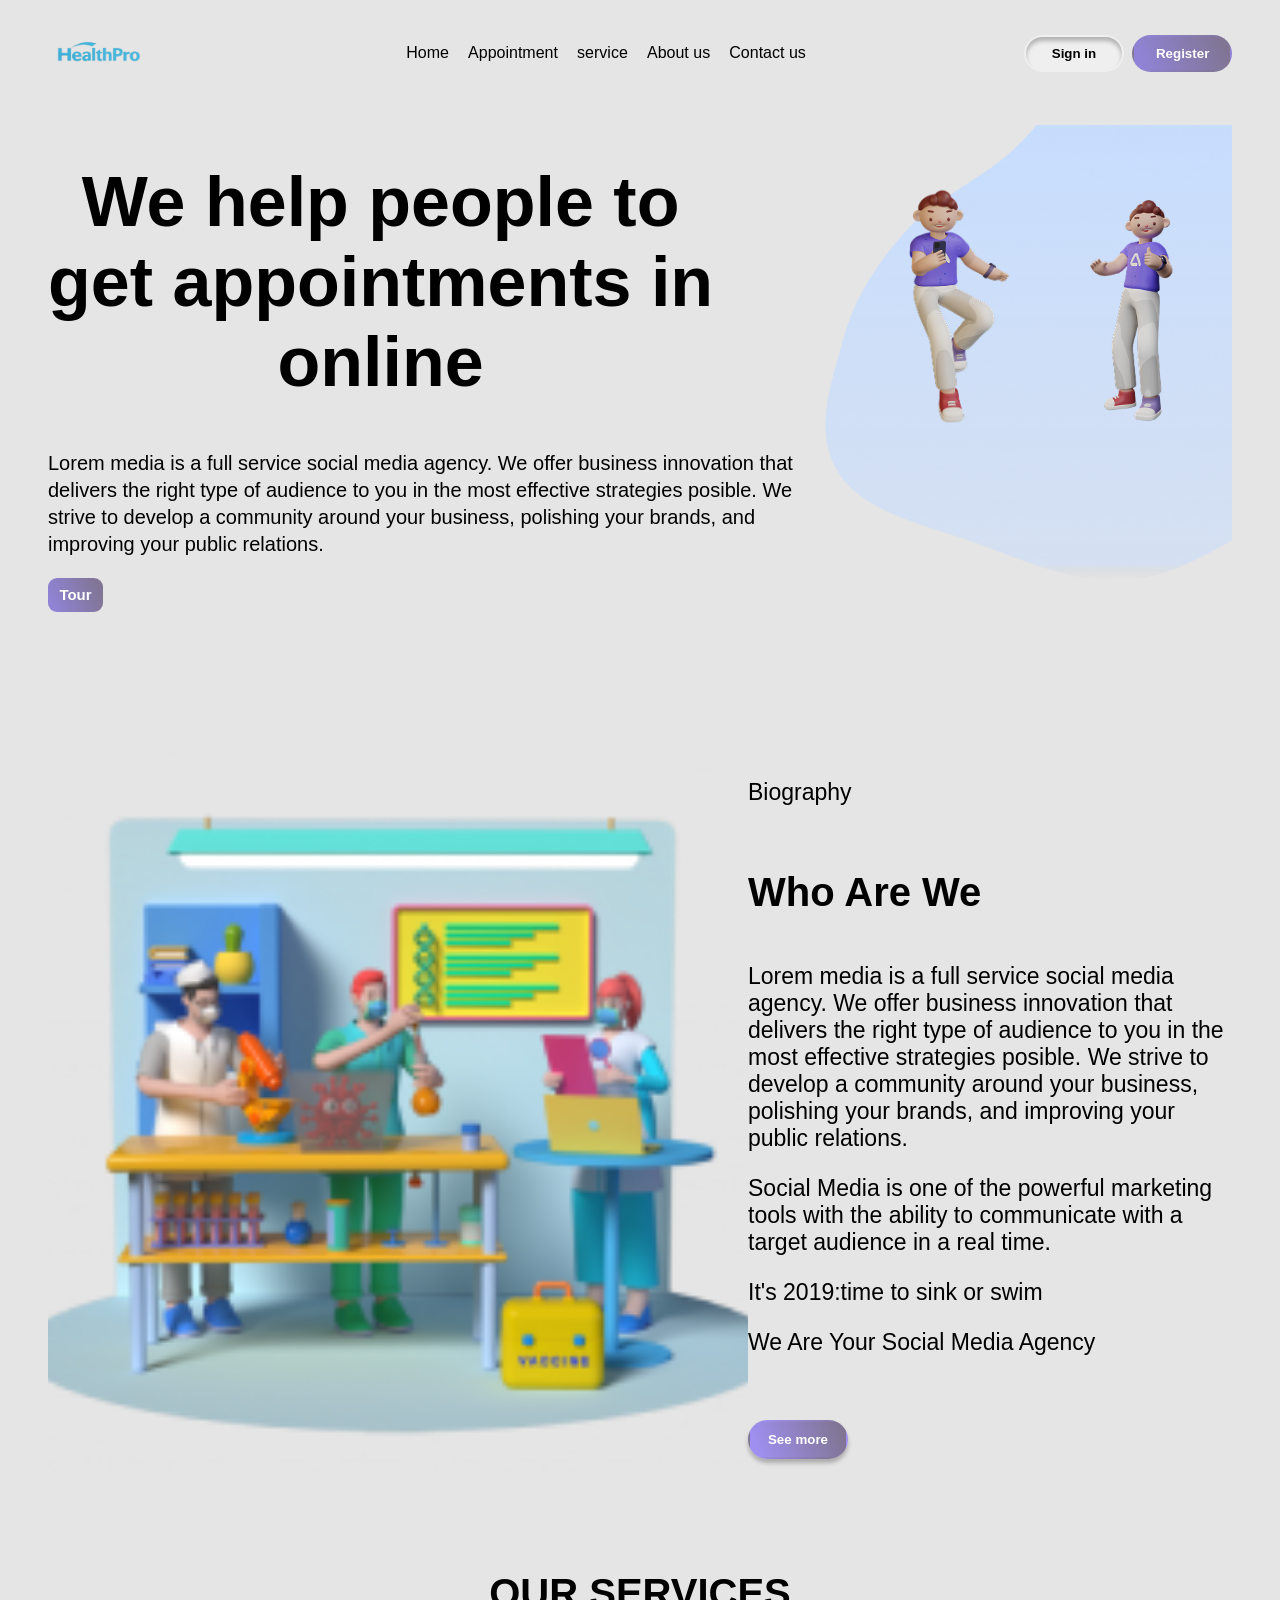
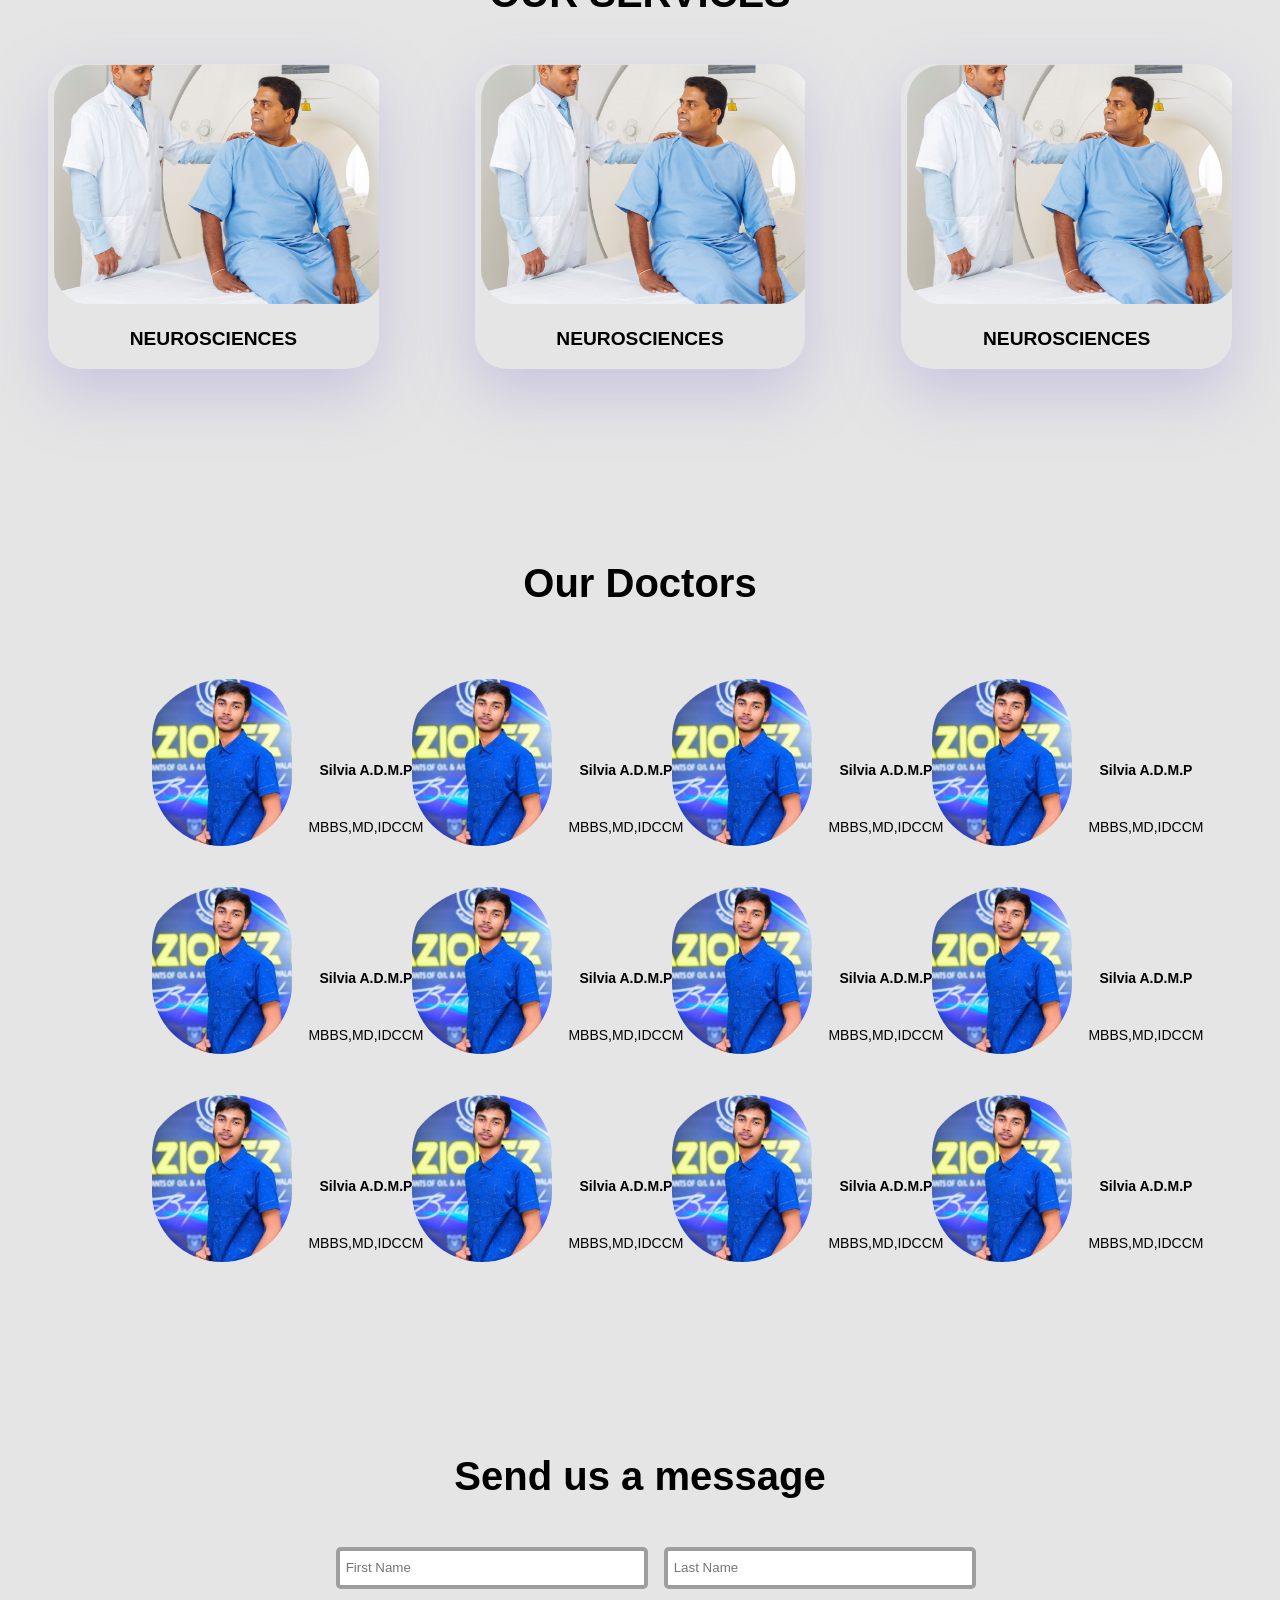
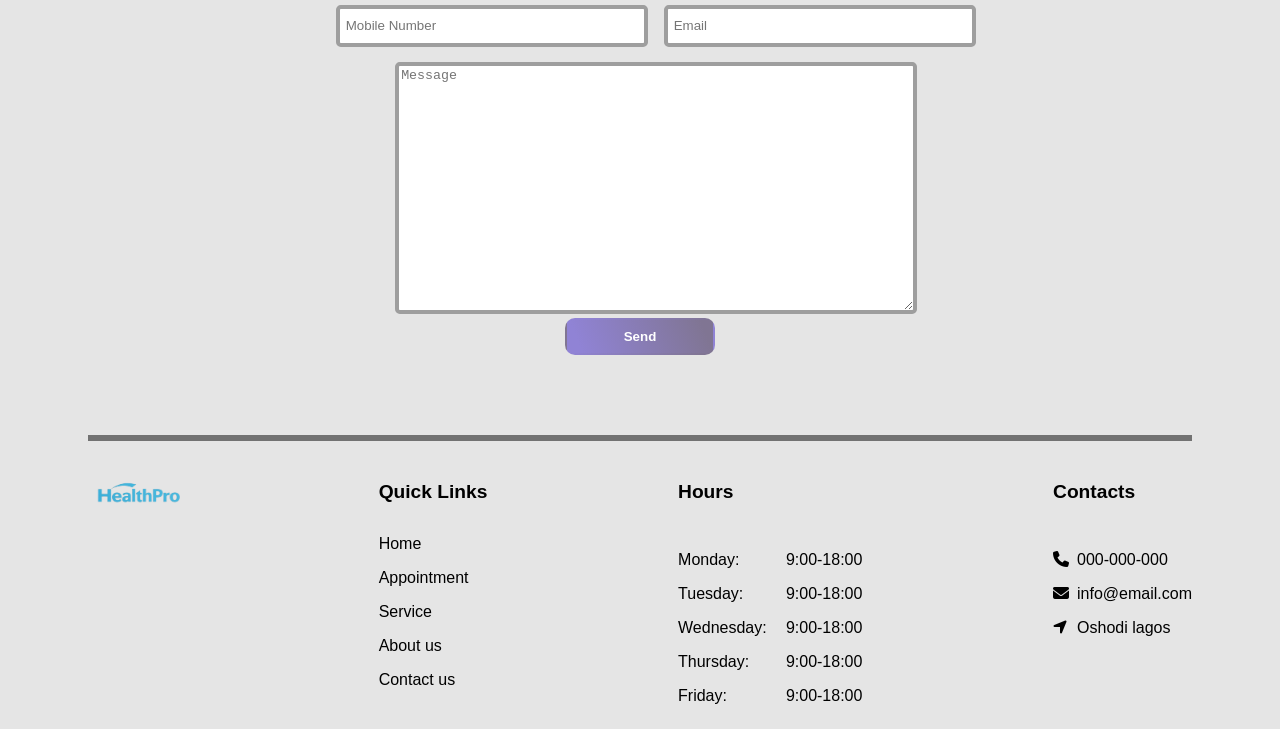
==== commit f36f80b0: "my appointment page" ====
--- a/index.html
+++ b/index.html
@@ -31,13 +31,13 @@
         <a href="/">Home</a>
       </li>
       <li class="list">
-        <a href="/appointment.html">Appooinment</a>
+        <a href="/appointment.html">Appointment</a>
       </li>
       <li class="list">
         <a href="/service.html">service</a>
       </li>
       <li class="list">
-        <a href="/aboutus.html.html">About us</a>
+        <a href="/aboutus.html">About us</a>
       </li>
       <li class="list">
         <a href="/contactus.html">Contact us</a>
@@ -46,7 +46,7 @@
 
     <section class="auth">
       <button class="log"><a href="./register.html">Sign in</a></button>
-      <button class="reg"><a href="./login.html">Register</a></button>
+      <button class="reg"><a href="./register.html">Register</a></button>
     </section>
   </nav>
 </header>
@@ -54,7 +54,7 @@
 
 <!-- hero section -->
   <section class="hero-container container">
-     <section class="hero-content">
+    <section class="hero-content">
       <section class="hero-container">
         
       </section>
@@ -78,7 +78,6 @@
         </section>
       </section>
     </section>
-  </section>
 <!-- hero section -->
 
 <!-- biography -->
@@ -307,6 +306,7 @@
             </section>
           </section>
         </section>
-   <!-- contact -->
+      </section>
+     <!-- contact -->
 </body>
 </html>
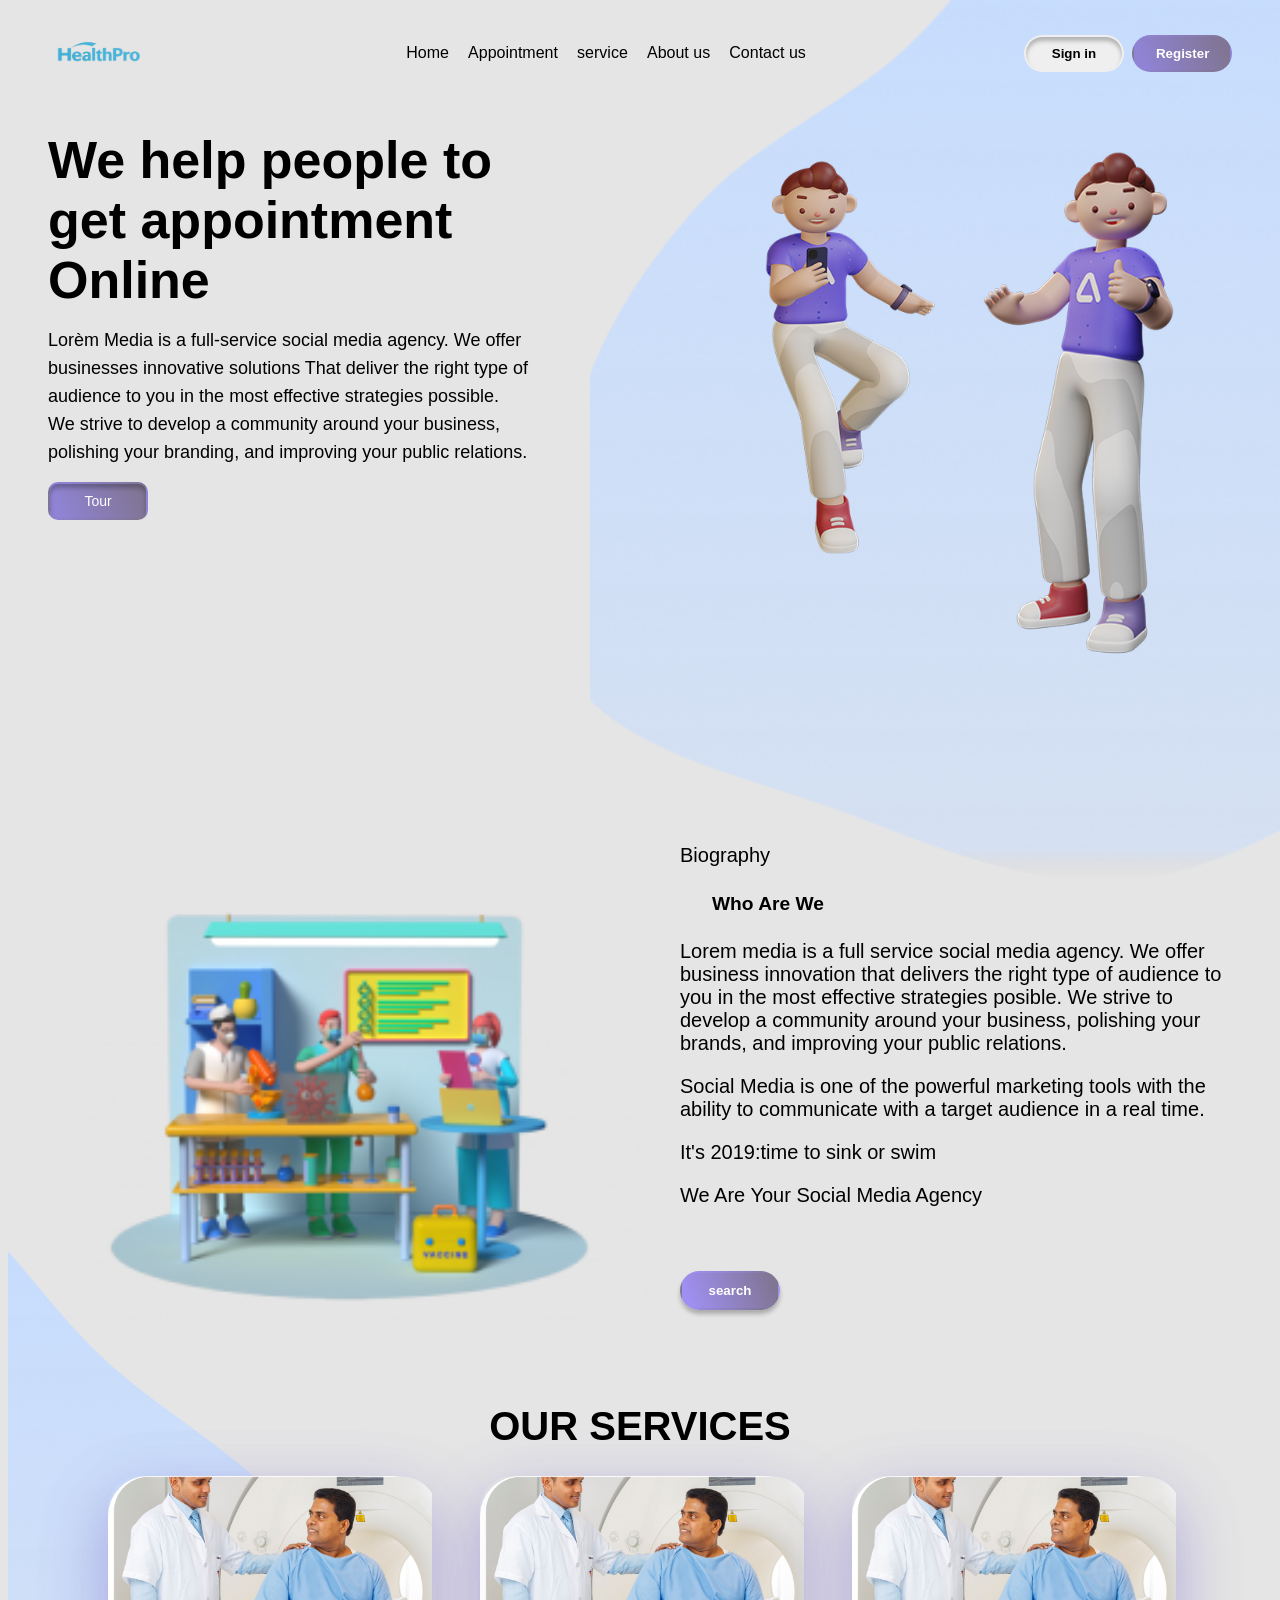
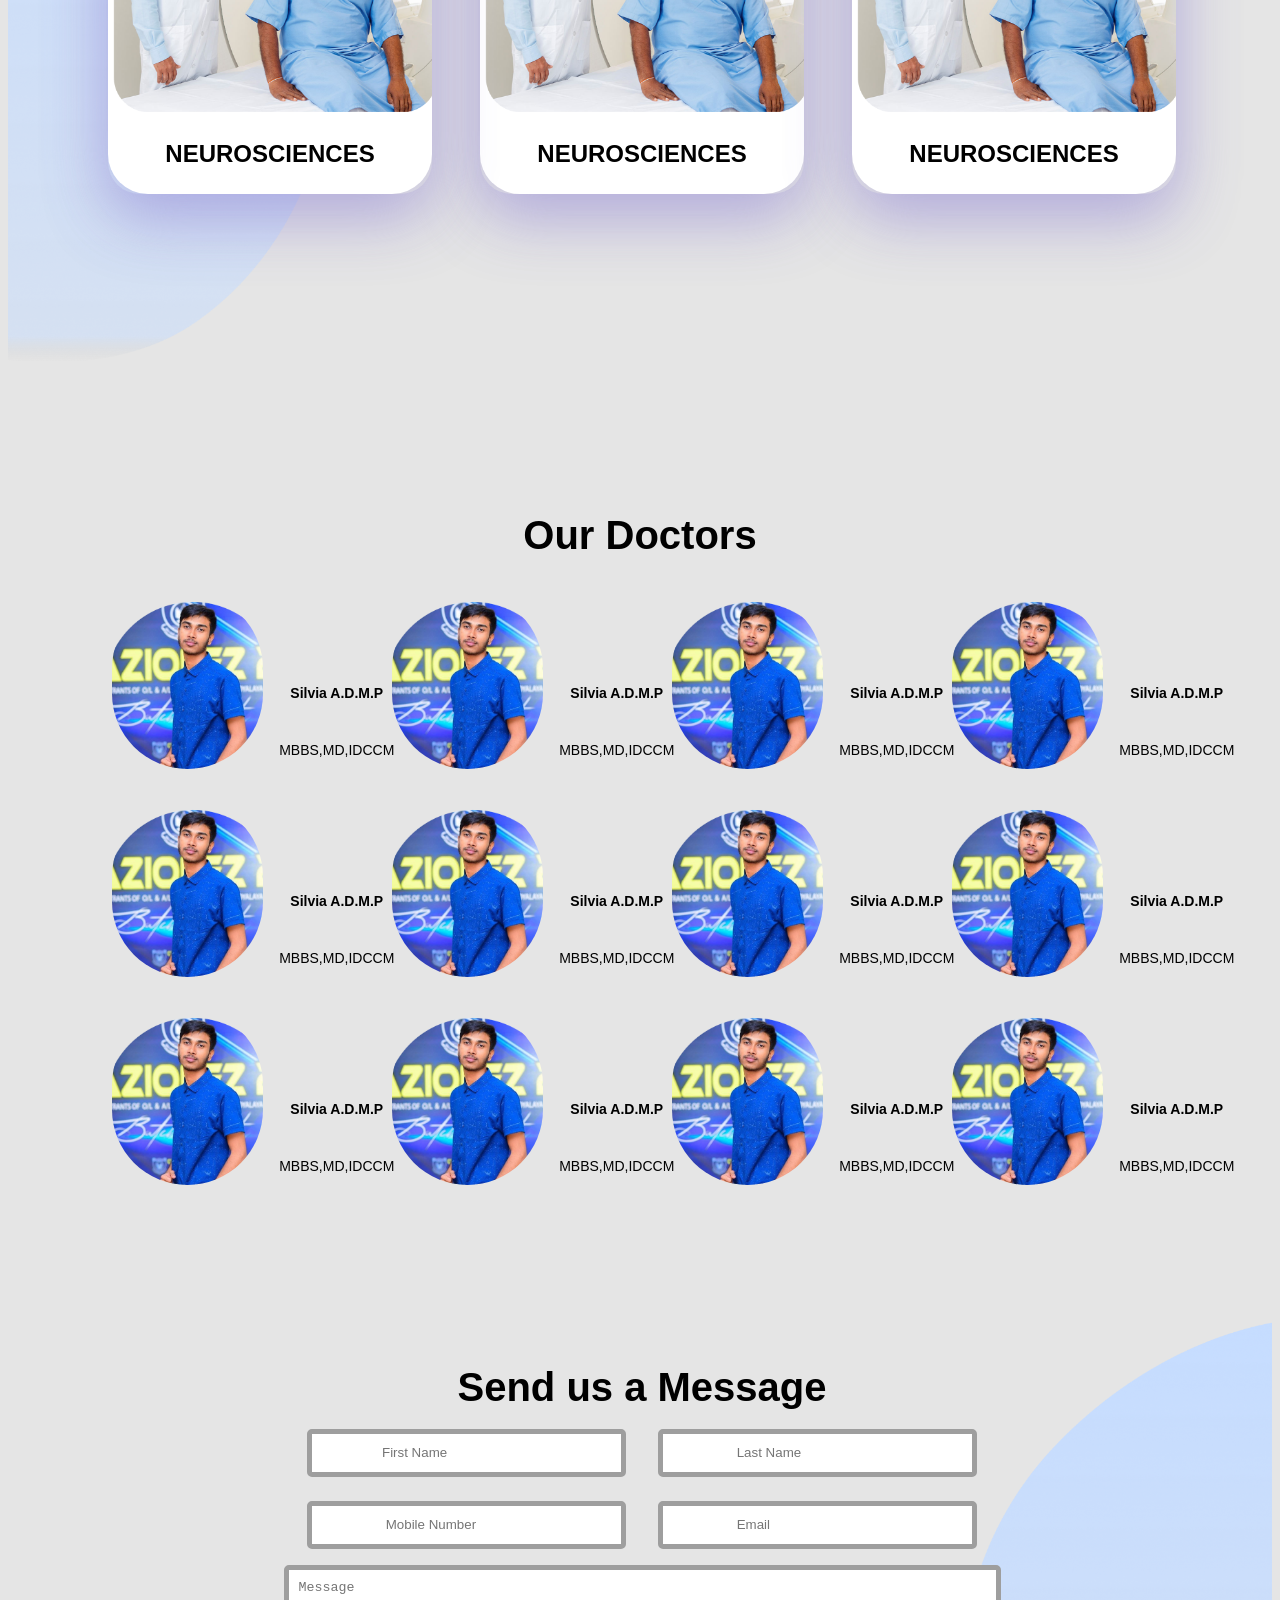
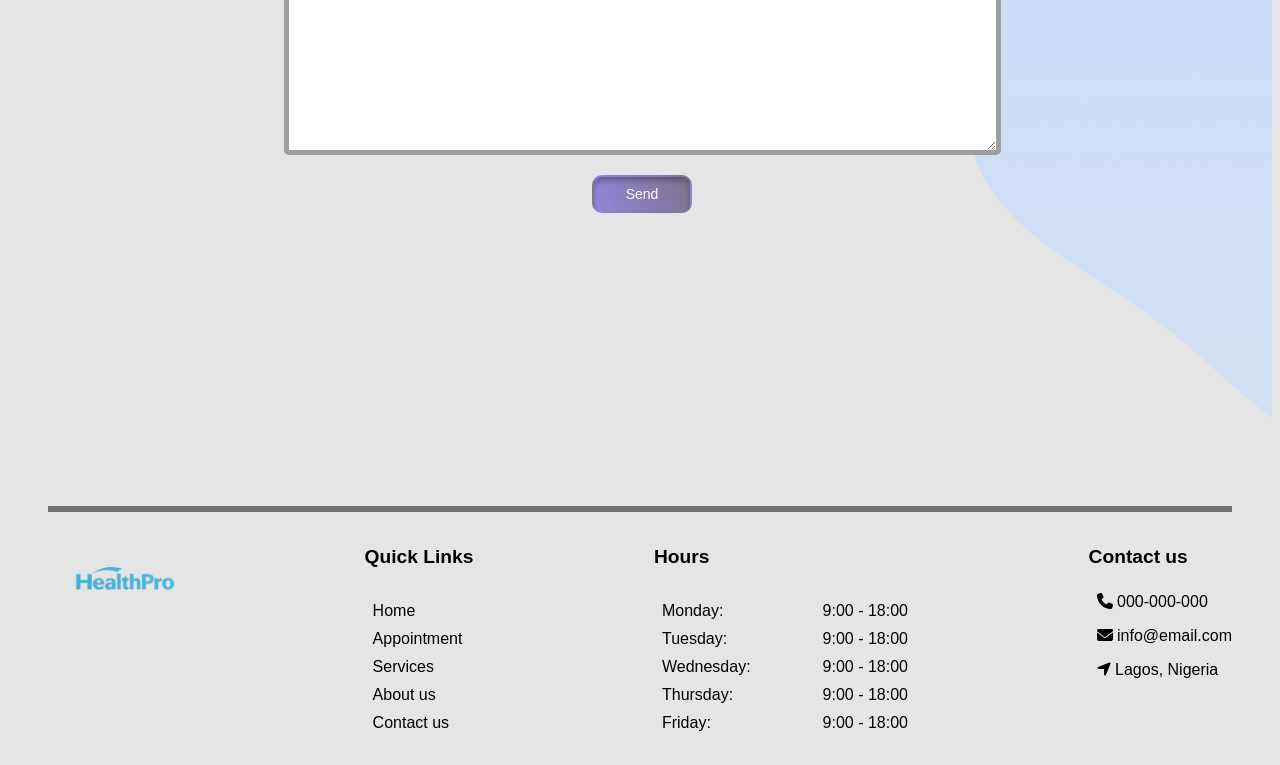
==== commit 43d5fd05: "completed the healthpro overlay" ====
--- a/index.html
+++ b/index.html
@@ -1,10 +1,10 @@
 <!DOCTYPE html>
 <html lang="en">
-<head>
-  <meta charset="UTF-8">
-  <meta name="viewport" content="width=device-width, initial-scale=1.0">
- <title>healthPro | Homepage</title>
-  <link
+  <head>
+    <meta charset="UTF-8" />
+    <meta name="viewport" content="width=device-width, initial-scale=1.0" />
+    <title>healthPro | Homepage</title>
+    <link
       rel="stylesheet"
       href="https://cdnjs.cloudflare.com/ajax/libs/font-awesome/6.6.0/css/all.min.css"
       integrity="sha512-Kc323vGBEqzTmouAECnVceyQqyqdsSiqLQISBL29aUW4U/M7pSPA/gEUZQqv1cwx4OnYxTxve5UMg5GT6L4JJg=="
@@ -15,298 +15,366 @@
       href="https://fonts.googleapis.com/css2?family=IBM+Plex+Mono:ital,wght@0,100;0,200;0,300;0,400;0,500;0,600;0,700;1,100;1,200;1,300;1,400;1,500;1,600;1,700&display=swap"
       rel="stylesheet"
     />
-  <meta
-   name="description"
-   content="This is an online platform that connects patients with doctors. Patients can book appointments with doctors and get prescriptions online."
-   />
-   <link rel="stylesheet" href="css/style.css">
-</head>
-<body>
-  <!-- navigation -->
-<header>
-  <nav class="container">
-    <img class="logo" src="./images/healthPro-logo.png" alt="healthPro logo">
-    <ul class="lists">
-      <li class="list">
-        <a href="/">Home</a>
-      </li>
-      <li class="list">
-        <a href="/appointment.html">Appointment</a>
-      </li>
-      <li class="list">
-        <a href="/service.html">service</a>
-      </li>
-      <li class="list">
-        <a href="/aboutus.html">About us</a>
-      </li>
-      <li class="list">
-        <a href="/contactus.html">Contact us</a>
-      </li>
-    </ul>
-
-    <section class="auth">
-      <button class="log"><a href="./register.html">Sign in</a></button>
-      <button class="reg"><a href="./register.html">Register</a></button>
-    </section>
-  </nav>
-</header>
-<!-- navigation -->
-
-<!-- hero section -->
-  <section class="hero-container container">
-    <section class="hero-content">
-      <section class="hero-container">
-        
-      </section>
-      <section class="left-hero-content">
-         <h2>We help people to get appointments in online</h2>
-          <p>Lorem media is a full service social media agency. We offer business innovation that delivers the right type of audience to you in the most effective strategies posible. We strive to develop a community around your business, polishing your brands, and improving your public relations. </p>
-
-          <button class="bit">Tour</button>
-      </section>
-      <section class="right-hero-content">
-        <section class="right-1">
-          <img src="./images/blue.png" alt="">
-          <section class="right-2">
-            <div class="right-2-img-1">
-              <img src="./images/man.png" alt="">
-            </div>
-            <div class="right-2-img-2">
-              <img src="./images/man2.png" alt="">
-            </div>
+    <meta
+      name="description"
+      content="This is an online platform that connects patients with doctors. Patients can book appointments with doctors and get prescriptions online."
+    />
+    <link rel="stylesheet" href="css/style.css" />
+  </head>
+  <body>
+    <!-- navigation -->
+    <header>
+      <nav class="container">
+        <img
+          class="logo"
+          src="./images/healthPro-logo.png"
+          alt="healthPro logo"
+        />
+        <ul class="lists">
+          <li class="list">
+            <a href="/">Home</a>
+          </li>
+          <li class="list">
+            <a href="/appointment.html">Appointment</a>
+          </li>
+          <li class="list">
+            <a href="#service">service</a>
+          </li>
+          <li class="list">
+            <a href="/aboutus.html">About us</a>
+          </li>
+          <li class="list">
+            <a href="/contactus.html">Contact us</a>
+          </li>
+        </ul>
+
+        <section class="auth">
+          <button class="log"><a href="./login.html">Sign in</a></button>
+          <button class="reg"><a href="./register.html">Register</a></button>
+        </section>
+      </nav>
+    </header>
+    <!-- navigation -->
+
+    <!-- hero section -->
+    <!-- Hero Section -->
+    <section class="homepage-hero-container container">
+      <section class="left-homepage-hero-container">
+        <h2 class="homepage-title">
+          We help people to
+          <h2 class="home-head">get appointment</h2>
+          <h2 class="home-yaw">Online</h2>
+        </h2>
+        <p class="homepage-hero-text">
+          Lorèm Media is a full-service social media agency. We offer
+          <br />
+          businesses innovative solutions That deliver the right type of
+          <br />
+          audience to you in the most effective strategies possible.
+          <br />
+          We strive to develop a community around your business,
+          <br />
+          polishing your branding, and improving your public relations.
+        </p>
+        <button class="homepage-hero-btn">Tour</button>
+      </section>
+      <section class="right-homepage-hero-container">
+        <img src="./images/blue.png" alt="blue bq" class="homepage-overlay" />
+        <div class="homepage-img">
+          <img src="./images/man.png" alt="hero-img" class="homepage-img1" />
+          <img src="./images/man2.png" alt="hero-img" class="homepage-img2" />
+        </div>
+      </section>
+    </section>
+    <!-- Hero Section -->
+
+    <!-- biography -->
+    <section class="biography container" id="services">
+      <section class="biography">
+        <section class="biography-content">
+          <section class="top-biography">
+            <img src="/images/doc.png" alt="" />
           </section>
-        </section>
-      </section>
-    </section>
-<!-- hero section -->
-
-<!-- biography -->
-<div class="bio">
-  <div class="doc">
-    <img class="scope" src="/images/doc.png" alt="doc">
-  </div>
-  <div class="para">
-    <p class="wow">Biography</p>
-             <h2 class="We">Who Are We</h2>
+          <section class="bottom-biography">
+            <p class="wow">Biography</p>
+            <h4>Who Are We</h4>
             <div class="pra">
-              <p>Lorem media is a full service social media agency. We offer business innovation that delivers the right type of audience to you in the most effective strategies posible. We strive to develop a community around your business, polishing your brands, and improving your public relations.
+              <p>
+                Lorem media is a full service social media agency. We offer
+                business innovation that delivers the right type of audience to
+                you in the most effective strategies posible. We strive to
+                develop a community around your business, polishing your brands,
+                and improving your public relations.
               </p>
-              <p>Social Media is one of the powerful marketing tools with the ability to communicate with a target audience in a real time.</p>
+              <p>
+                Social Media is one of the powerful marketing tools with the
+                ability to communicate with a target audience in a real time.
+              </p>
             </div>
             <p class="wow">It's 2019:time to sink or swim</p>
-             <p class="mid">We Are Your Social Media Agency</p>
-             <button class="search">See more</button>
-  </div>
-</div>  
-<!-- biography -->
-
-<!-- service -->
- <div class="service">
-  <h2>OUR SERVICES</h2>
-  <div class="med">
-    <div class="pat">
-      <img class="mega" src="./images/patient.png" alt="">
-      <h3>NEUROSCIENCES</h3>
-    </div>
-    <div class="pat">
-      <img class="mega" src="./images/patient.png" alt="">
-      <h3>NEUROSCIENCES</h3>
-    </div>
-    <div class="pat">
-      <img class="mega" src="./images/patient.png" alt="">
-      <h3>NEUROSCIENCES</h3>
-    </div>
- </div>
-<!-- service -->
-
-<!-- Doctor -->
-  <section class="doctor-container container">
+            <p class="mid">We Are Your Social Media Agency</p>
+            <button class="search">search</button>
+          </section>
+        </section>
+      </section>
+    </section>
+    <!-- biography -->
+
+    <!-- service -->
+    <!-- Service section -->
+    <section class="service-container" id="service">
+      <h2>OUR SERVICES</h2>
+      <section class="service-content">
+        <section class="card-bq-content">
+          <img src="./images/blue 1.png" alt=" bq" class="card-bq" />
+        </section>
+        <section class="card-1">
+          <div class="card-contain">
+            <img src="./images/patient.png" alt="doc img" class="card-img" />
+            <h3 class="card-title">NEUROSCIENCES</h3>
+          </div>
+        </section>
+        <section class="card-2">
+          <div class="card-contain">
+            <img src="./images/patient.png" alt="doc img" class="card-img" />
+            <h3 class="card-title">NEUROSCIENCES</h3>
+          </div>
+        </section>
+        <section class="card-3">
+          <div class="card-contain">
+            <img src="./images/patient.png" alt="doc img" class="card-img" />
+            <h3 class="card-title">NEUROSCIENCES</h3>
+          </div>
+        </section>
+      </section>
+    </section>
+
+    <!-- Doctor -->
+    <section class="doctor-container container">
       <h2 class="doctors-title">Our Doctors</h2>
       <section class="doctor-content">
         <div class="doc">
-          <img src="/images/doctor.png" alt="" class="doctor-img">
-          <div class="doc-content">
-            <h2 class="doc-title">Silvia A.D.M.P</h2>
-            <p class="doc-text">MBBS,MD,IDCCM</p>
-          </div>
-        </div>
-        
-        <div class="doc">
-          <img src="/images/doctor.png" alt="" class="doctor-img">
-          <div class="doc-content">
-            <h2 class="doc-title">Silvia A.D.M.P</h2>
-            <p class="doc-text">MBBS,MD,IDCCM</p>
-          </div>
-        </div>
-
-        <div class="doc">
-          <img src="/images/doctor.png" alt="" class="doctor-img">
-          <div class="doc-content">
-            <h2 class="doc-title">Silvia A.D.M.P</h2>
-            <p class="doc-text">MBBS,MD,IDCCM</p>
-          </div>
-        </div>
-
-        <div class="doc">
-          <img src="/images/doctor.png" alt="" class="doctor-img">
-          <div class="doc-content">
-            <h2 class="doc-title">Silvia A.D.M.P</h2>
-            <p class="doc-text">MBBS,MD,IDCCM</p>
-          </div>
-        </div>
-
-        <div class="doc">
-          <img src="/images/doctor.png" alt="" class="doctor-img">
-          <div class="doc-content">
-            <h2 class="doc-title">Silvia A.D.M.P</h2>
-            <p class="doc-text">MBBS,MD,IDCCM</p>
-          </div>
-        </div>
-
-        <div class="doc">
-          <img src="/images/doctor.png" alt="" class="doctor-img">
-          <div class="doc-content">
-            <h2 class="doc-title">Silvia A.D.M.P</h2>
-            <p class="doc-text">MBBS,MD,IDCCM</p>
-          </div>
-        </div>
-
-        <div class="doc">
-          <img src="/images/doctor.png" alt="" class="doctor-img">
-          <div class="doc-content">
-            <h2 class="doc-title">Silvia A.D.M.P</h2>
-            <p class="doc-text">MBBS,MD,IDCCM</p>
-          </div>
-        </div>
-
-        <div class="doc">
-          <img src="/images/doctor.png" alt="" class="doctor-img">
-          <div class="doc-content">
-            <h2 class="doc-title">Silvia A.D.M.P</h2>
-            <p class="doc-text">MBBS,MD,IDCCM</p>
-          </div>
-        </div>
-
-        <div class="doc">
-          <img src="/images/doctor.png" alt="" class="doctor-img">
-          <div class="doc-content">
-            <h2 class="doc-title">Silvia A.D.M.P</h2>
-            <p class="doc-text">MBBS,MD,IDCCM</p>
-          </div>
-        </div>
-
-        <div class="doc">
-          <img src="/images/doctor.png" alt="" class="doctor-img">
-          <div class="doc-content">
-            <h2 class="doc-title">Silvia A.D.M.P</h2>
-            <p class="doc-text">MBBS,MD,IDCCM</p>
-          </div>
-        </div>
-
-        <div class="doc">
-          <img src="/images/doctor.png" alt="" class="doctor-img">
-          <div class="doc-content">
-            <h2 class="doc-title">Silvia A.D.M.P</h2>
-            <p class="doc-text">MBBS,MD,IDCCM</p>
-          </div>
-        </div>
-
-        <div class="doc">
-          <img src="/images/doctor.png" alt="" class="doctor-img">
-          <div class="doc-content">
-            <h2 class="doc-title">Silvia A.D.M.P</h2>
-            <p class="doc-text">MBBS,MD,IDCCM</p>
-          </div>
-        </div>
-      </section>
-     </section>
-<!-- Doctor -->
-
-<!-- message -->
-  <section class="message-container container">
+          <img src="/images/doctor.png" alt="" class="doctor-img" />
+          <div class="doc-content">
+            <h2 class="doc-title">Silvia A.D.M.P</h2>
+            <p class="doc-text">MBBS,MD,IDCCM</p>
+          </div>
+        </div>
+
+        <div class="doc">
+          <img src="/images/doctor.png" alt="" class="doctor-img" />
+          <div class="doc-content">
+            <h2 class="doc-title">Silvia A.D.M.P</h2>
+            <p class="doc-text">MBBS,MD,IDCCM</p>
+          </div>
+        </div>
+
+        <div class="doc">
+          <img src="/images/doctor.png" alt="" class="doctor-img" />
+          <div class="doc-content">
+            <h2 class="doc-title">Silvia A.D.M.P</h2>
+            <p class="doc-text">MBBS,MD,IDCCM</p>
+          </div>
+        </div>
+
+        <div class="doc">
+          <img src="/images/doctor.png" alt="" class="doctor-img" />
+          <div class="doc-content">
+            <h2 class="doc-title">Silvia A.D.M.P</h2>
+            <p class="doc-text">MBBS,MD,IDCCM</p>
+          </div>
+        </div>
+
+        <div class="doc">
+          <img src="/images/doctor.png" alt="" class="doctor-img" />
+          <div class="doc-content">
+            <h2 class="doc-title">Silvia A.D.M.P</h2>
+            <p class="doc-text">MBBS,MD,IDCCM</p>
+          </div>
+        </div>
+
+        <div class="doc">
+          <img src="/images/doctor.png" alt="" class="doctor-img" />
+          <div class="doc-content">
+            <h2 class="doc-title">Silvia A.D.M.P</h2>
+            <p class="doc-text">MBBS,MD,IDCCM</p>
+          </div>
+        </div>
+
+        <div class="doc">
+          <img src="/images/doctor.png" alt="" class="doctor-img" />
+          <div class="doc-content">
+            <h2 class="doc-title">Silvia A.D.M.P</h2>
+            <p class="doc-text">MBBS,MD,IDCCM</p>
+          </div>
+        </div>
+
+        <div class="doc">
+          <img src="/images/doctor.png" alt="" class="doctor-img" />
+          <div class="doc-content">
+            <h2 class="doc-title">Silvia A.D.M.P</h2>
+            <p class="doc-text">MBBS,MD,IDCCM</p>
+          </div>
+        </div>
+
+        <div class="doc">
+          <img src="/images/doctor.png" alt="" class="doctor-img" />
+          <div class="doc-content">
+            <h2 class="doc-title">Silvia A.D.M.P</h2>
+            <p class="doc-text">MBBS,MD,IDCCM</p>
+          </div>
+        </div>
+
+        <div class="doc">
+          <img src="/images/doctor.png" alt="" class="doctor-img" />
+          <div class="doc-content">
+            <h2 class="doc-title">Silvia A.D.M.P</h2>
+            <p class="doc-text">MBBS,MD,IDCCM</p>
+          </div>
+        </div>
+
+        <div class="doc">
+          <img src="/images/doctor.png" alt="" class="doctor-img" />
+          <div class="doc-content">
+            <h2 class="doc-title">Silvia A.D.M.P</h2>
+            <p class="doc-text">MBBS,MD,IDCCM</p>
+          </div>
+        </div>
+
+        <div class="doc">
+          <img src="/images/doctor.png" alt="" class="doctor-img" />
+          <div class="doc-content">
+            <h2 class="doc-title">Silvia A.D.M.P</h2>
+            <p class="doc-text">MBBS,MD,IDCCM</p>
+          </div>
+        </div>
+      </section>
+    </section>
+    <!-- Doctor -->
+
+    <!-- message -->
+    <section class="message-container">
       <section class="message-content">
-        <div class="form-container">
-        <h2>Send us a message</h2>
-        <form action="#" method="POST">
+        <section class="left-message-container">
+          <form>
+            <h2 class="message-title">Send us a Message</h2>
             <div class="input-group">
-                <input type="text" name="first_name" placeholder=" First Name" required class="fir">
-                <input type="text" name="last_name" placeholder=" Last Name" required class="las">
+              <input
+                type="text"
+                name="first_name"
+                placeholder="First Name"
+                required
+              />
+              <input
+                type="text"
+                name="last_name"
+                placeholder=" Last Name"
+                required
+                class="las"
+              />
             </div>
-            <div class="input-groups">
-                <input type="tel" name="mobile" placeholder=" Mobile Number" required class="mob">
-                <input type="email" name="email" placeholder=" Email" required class="mobs">
+            <div class="input-group">
+              <input
+                type="tell"
+                name="mobile"
+                placeholder=" Mobile Number"
+                required
+              />
+              <input
+                type="email"
+                name="email"
+                placeholder=" Email"
+                required
+                class="mobs"
+              />
             </div>
-            <textarea name="message" placeholder="Message" required class="mes"></textarea>
-        </form>
-    </div>
-      <button class="submit">Send</button>
-      </section>
-     </section>
-<!-- message -->
-
-<!-- line -->
-     <section class="line-container container" id="about us">
-      <section class="line-container">
-        <hr class="line">
-      </section>
-     </section>
-    <!-- line -->
-
+            <textarea
+              placeholder="Message"
+              class="message-box"
+              rows="10"
+              cols="84"
+            ></textarea>
+          </form>
+          <button class="form-btn">Send</button>
+        </section>
+        <section class="right-message-container">
+          <img src="./images/blue 2.png" alt="" class="left-bq" />
+        </section>
+      </section>
+    </section>
+    <!-- message -->
+
+    <!-- contact section -->
+    <section class="contact-section container" id="contact us">
+      <hr class="line" />
+      <section class="contact-content">
+        <section class="first-contact-container">
+          <a href="/index.html">
+            <img
+              src="./images/healthPro-logo.png"
+              alt="logo"
+              class="contact-logo"
+            />
+          </a>
+        </section>
+        <section class="second-contact-container">
+          <h4>Quick Links</h4>
+          <ul class="links">
+            <li class="link">
+              <a href="/index.html">Home</a>
+            </li>
+            <li class="link">
+              <a href="/appointment.html">Appointment</a>
+            </li>
+            <li class="link">
+              <a href="#services">Services</a>
+            </li>
+            <li class="link">
+              <a href="/aboutus.html">About us</a>
+            </li>
+            <li class="link">
+              <a href="#contact us">Contact us</a>
+            </li>
+          </ul>
+        </section>
+        <section class="third-contact-container">
+          <h4>Hours</h4>
+          <div class="contact-3-content">
+            <ul class="listes">
+              <li class="liste">Monday:</li>
+              <li class="liste">Tuesday:</li>
+              <li class="liste">Wednesday:</li>
+              <li class="liste">Thursday:</li>
+              <li class="liste">Friday:</li>
+            </ul>
+            <ul class="listes">
+              <li class="liste">9:00 - 18:00</li>
+              <li class="liste">9:00 - 18:00</li>
+              <li class="liste">9:00 - 18:00</li>
+              <li class="liste">9:00 - 18:00</li>
+              <li class="liste">9:00 - 18:00</li>
+            </ul>
+          </div>
+        </section>
+        <section class="fourth-contact-container">
+          <h4>Contact us</h4>
+          <ul class="listees">
+            <li class="listee">
+              <p><span class="fa-solid fa-phone"></span> 000-000-000</p>
+            </li>
+            <li class="listee">
+              <p><span class="fa-solid fa-envelope"></span> info@email.com</p>
+            </li>
+
+            <li class="listee">
+              <p>
+                <span class="fa-solid fa-location-arrow"></span> Lagos, Nigeria
+              </p>
+            </li>
+          </ul>
+        </section>
+      </section>
+    </section>
     <!-- contact -->
-      <section class="contact-container container" id="contact us">
-        <section class="contact-container">
-          <section class="contact-content">
-            <section class="first-contact">
-              <img class="logo" src="./images/healthPro-logo.png" alt="healthPro logo">
-            </section>
-            <section class="second-contact">
-              <h5>Quick Links</h5>
-              <div class="link">
-                  <p>Home</p>
-                  <p>Appointment</p>
-                  <p>Service</p>
-                  <p>About us</p>
-                  <p>Contact us</p>
-                </div>
-            </section>
-            <section class="Third-contact">
-              <h5>Hours</h5>
-              <section class="main">
-                 <div class="Day">
-                  <p>Monday:</p>
-                  <p>Tuesday:</p>
-                  <p>Wednesday:</p>
-                  <p>Thursday:</p>
-                  <p>Friday:</p>
-                </div>
-              <div class="time">
-                  <p>9:00-18:00</p>
-                  <p>9:00-18:00</p>
-                  <p>9:00-18:00</p>
-                  <p>9:00-18:00</p>
-                  <p>9:00-18:00</p>
-                </div>
-              </section>
-            </section>
-            <section class="fourth-contact">
-              <h5>Contacts</h5>
-              <section class="contact">
-                <div class="web">
-                  <p><span class="fa-solid fa-phone"></span></p>
-                  <p><span class="fa-solid fa-envelope"></span></p>
-                  <p><span class="fa-solid fa-location-arrow"></span></p>
-                </div>
-                <div class="num">
-                  <p>  000-000-000</p>
-                  <p>  info@email.com</p>
-                  <p>  Oshodi lagos</p>
-                </div>
-              </section>
-            </section>
-            </section>
-          </section>
-        </section>
-      </section>
-     <!-- contact -->
-</body>
-</html>+  </body>
+</html>
--- a/css/style.css
+++ b/css/style.css
@@ -65,6 +65,7 @@
 .logo {
   width: 100px;
   height: 90px;
+  cursor: pointer;
 }
 .lists {
   display: flex;
@@ -100,93 +101,138 @@
   cursor: pointer;
 }
 /* navigation style end */
-
-/* hero style start */
-.hero-content {
-  display: flex;
-  align-items: center;
-  justify-content: space-around;
-}
-.left-hero-content h2 {
-  font-size: 70px;
-  margin-right: 7rem;
-}
-.left-hero-content p {
-  font-size: 20px;
-  line-height: 27px;
-}
-.bit {
+/* Hero Styles */
+.homepage-hero-container {
+  margin-top: 2rem;
+  display: flex;
+  justify-content: space-between;
+  gap: 2rem;
+}
+.left-homepage-hero-container {
+  flex: 1;
+  display: flex;
+  flex-direction: column;
+}
+
+.homepage-title,
+.home-head,
+.home-yaw {
+  display: flex;
+  font-weight: 700;
+  font-size: 52px;
+  line-height: 60px;
+  margin-right: 4rem;
+  margin: 0;
+}
+.homepage-hero-text {
+  margin: 0;
+  font-weight: 400;
+  font-size: 18px;
+  line-height: 28px;
+  color: #000000;
+  margin-top: 1rem;
+}
+.homepage-hero-btn,
+.homepage-about-btn,
+.form-btn {
   background: linear-gradient(68.08deg, #9083d5 9.64%, #807593 92.49%);
+  box-shadow: 0px 4px 4px 0px #00000040 inset;
+  border: 2px solid transparent;
+  width: 100px;
+  cursor: pointer;
+  border-radius: 10px;
+  font-weight: 500;
+  font-size: 14px;
+  line-height: 18px;
+  color: #ffffff;
+  padding: 8px 10px;
+  margin-top: 1rem;
+}
+.right-homepage-hero-container {
+  flex: 2;
+  position: absolute;
+  display: flex;
+  top: 0;
+  right: 0;
+  width: 55vw;
+  overflow: hidden;
+  height: 100vh;
+  z-index: -1;
+  align-items: center;
+  justify-content: center;
+}
+.homepage-overlay {
+  position: absolute;
+  top: 0;
+  right: 0;
+  height: 98%;
+  width: 98%;
+  object-fit: cover;
+}
+.homepage-img {
+  display: flex;
+  gap: 5rem;
+  width: 100%;
+  justify-content: center;
+  position: absolute;
+  top: 0;
+  right: 0;
+  height: 100%;
+}
+.homepage-img1,
+.homepage-img2 {
+  position: relative;
+  max-height: 90vh;
+  width: 500px;
+  height: 490px;
+  object-fit: contain;
+}
+.homepage-img1 {
+  margin-top: 7rem;
+  margin-right: -25%;
+  width: 57%;
+}
+.homepage-img2 {
+  margin-top: 3rem;
+  margin-left: -12%;
+  width: 55%;
+  width: 400px;
+  height: 690px;
+}
+/* Hero Styles*/
+
+/* biography style start */
+.biography {
+  margin-top: 19rem;
+}
+.biography-content {
+  display: flex;
+  /* justify-content: space-between; */
+  margin-top: 1rem;
+  gap: 2rem;
+}
+.top-biography img {
+  width: 600px;
+  align-items: center;
+  align-self: center;
+  align-content: center;
+  margin-top: 2rem;
+}
+.bottom-biography h5 {
+  margin-bottom: 1rem;
   font-size: 15px;
-  font-weight: bold;
-  border-radius: 9px;
-  line-height: 32px;
-  border: none;
-  width: 55px;
-  text-align: center;
-  cursor: pointer;
-  color: #ffffff;
-}
-/* .man {
-  width: 290px;
-  height: 290px;
-}
-.men {
-  width: 270px;
-  height: 350px;
-} */
-.right-hero-content {
-  position: relative;
-  width: 110%;
-}
-.right-1 img{
-  max-width: 100%;
-  height: 100%;
-  position: relative;
-}
-.right-2 {
-  display: flex;
-  position: absolute;
-  bottom: 10rem;
-  right: 2rem;
-  width: 85%;
-}
-.right-2-img-1 {
-  flex: 1;
-}
-.right-2-img-2 {
-  flex: 1;
-}
-/* hero style end */
-
-/* biography style start */
-.scope {
-  width: 700px;
-  margin-top: 4rem;
-}
-.bio {
-  display: flex;
-  margin-top: 2rem;
-  margin-bottom: 1rem;
-}
-.para {
-  margin-top: 7rem;
-  margin-bottom: 3rem;
 }
 .wow {
   margin-bottom: 1rem;
-  font-size: 23px;
+  font-size: 20px;
 }
 .mid {
   margin-bottom: 1rem;
-  font-size: 23px;
+  font-size: 20px;
 }
 .pra {
   margin-bottom: 1rem;
-  font-size: 23px;
-}
-.We{
-  text-align: left;
+  font-size: 20px;
 }
 .search {
   margin-top: 3rem;
@@ -204,7 +250,82 @@
 /* biography style end */
 
 /* service style start */
-.serve {
+/* Service Styles*/
+.service-content {
+  display: flex;
+  align-items: center;
+  gap: 3rem;
+  margin-top: -10rem;
+}
+h2 {
+  margin-top: 4rem;
+  text-align: center;
+  font-size: 40px;
+  margin-bottom: 3rem;
+}
+.doctors-title,
+.message-title {
+  text-align: center;
+  font-weight: 700;
+  line-height: 20px;
+  margin-top: 4rem;
+  margin-bottom: 2rem;
+  text-align: center;
+  font-size: 40px;
+}
+.card-bq-content {
+  flex: 1;
+  position: relative;
+  margin-top: -12rem;
+}
+.card-bq {
+  height: 100%;
+  width: 100%;
+}
+.card-1 {
+  flex: 1;
+  position: relative;
+  right: 19rem;
+  width: 50%;
+  margin-left: 2rem;
+  box-shadow: -1px 23px 63px 0px #9083d559;
+  margin-bottom: 2rem;
+  border-radius: 2rem;
+}
+.card-2 {
+  flex: 1;
+  margin-left: -19rem;
+  width: 50%;
+  box-shadow: -1px 23px 63px 0px #9083d559;
+  margin-bottom: 2rem;
+  border-radius: 2rem;
+}
+.card-3 {
+  flex: 1;
+  width: 50%;
+  margin-right: 6rem;
+  box-shadow: -1px 23px 63px 0px #9083d559;
+  margin-bottom: 2rem;
+  border-radius: 2rem;
+}
+.card-contain {
+  box-shadow: -1px 21px 60px 0px #9083d559;
+  border-radius: 40px;
+  background-color: #fff;
+  padding-bottom: 0.15rem;
+}
+.card-title {
+  font-size: 1.5rem;
+  font-weight: bold;
+  text-align: center;
+  cursor: pointer;
+}
+.card-image {
+  width: 350px;
+  border-radius: 5rem;
+}
+/* Service Styles*/
+/* .serve {
   text-align: center;
   font-size: 30px;
 }
@@ -229,10 +350,10 @@
   width: 250px;
   border-radius: 3rem;
 }
-h3 {
-  text-align: center;
-  cursor: pointer;
-}
+.lol {
+  text-align: center;
+  cursor: pointer;
+} */
 /* service style end */
 
 /* doctor style start */
@@ -252,7 +373,7 @@
 }
 .doctor-img {
   width: 54%;
-  border-radius: 22rem;
+  border-radius: 37rem;
 }
 .doc-title {
   font-size: 14px;
@@ -276,116 +397,112 @@
 /* doctor style end */
 
 /* message style start */
- .message-content{
-  /* margin-bottom: 2rem; */
+/* Message Styles*/
+.message-container {
   align-items: center;
   align-content: center;
   text-align: center;
-  margin: 5rem;
-}
-.form-container h2{
-  text-align: center;
-}
-.input-group{
+}
+.message-content {
+  display: flex;
+}
+.left-message-container {
+  flex: 3;
+  position: relative;
+  left: 10rem;
+}
+.left-bq {
+  width: 100%;
+  height: 100%;
+}
+.right-message-container {
+  flex: 1;
+}
+.input-group {
   display: flex;
   justify-content: center;
+  gap: 2rem;
+  margin-top: 1.5rem;
+  height: 3rem;
+}
+.message-box {
+  margin-top: 1rem;
+  border-radius: 5px;
+  border: none;
+  height: 10rem;
+  border: 5px solid #9e9e9e;
+  text-align: start;
+  justify-content: start;
+  padding: 10px 10px;
+}
+.input-group input {
+  padding: 10px 70px;
+  border: none;
+  border-radius: 5px;
+  border: 5px solid #9e9e9e;
+}
+
+/* contact style start */
+.line {
+  margin-top: 1rem;
+  border: 3px solid #00000080;
+}
+.contact-content {
+  display: flex;
+  justify-content: space-between;
+  /* gap: 1rem; */
+}
+
+.contact-logo {
+  width: 120px;
+  margin-left: 1rem;
+}
+
+.contact-title {
+  font-weight: 700;
+  font-size: 24px;
+  line-height: 19px;
+}
+.links,
+.listes {
+  display: flex;
+  flex-direction: column;
+  margin-top: 0.5rem;
+}
+.link {
+  cursor: pointer;
+}
+.link,
+.liste {
+  font-weight: 400;
+  font-size: 16px;
+  line-height: 20px;
+  margin-top: 0.5rem;
+}
+.liste{
+  margin-top: 0;
+  margin-bottom: 0.5rem;
+}
+.icon {
+  width: 20px;
+  margin-right: 0.5rem;
+}
+.contact-icon {
+  display: flex;
   gap: 1rem;
-  margin-bottom: 15px;
-  margin-left: 1rem;
-  margin-top: 1rem;
-  align-items: center;
-  width: 100%;
-}
-.fir{
-  border: 4px solid #9E9E9E;
- height: 2rem;
- width: 300px;
- border-radius: 0.3rem;
-}
-.las{
-  border: 4px solid #9E9E9E;
- height: 2rem;
- width: 300px;
- border-radius: 0.3rem;
-}
-.input-groups{
-  display: flex;
-  justify-content: center;
-  gap: 1rem;
-  margin-bottom: 15px;
-  margin-left: 1rem;
-  margin-top: 1rem;
-  align-items: center;
-  width: 100%;
-}
-.mob{
-  border: 4px solid #9E9E9E;
- height: 2rem;
- width: 300px;
- border-radius: 0.3rem;
-}
-.mobs{
-  border: 4px solid #9E9E9E;
- height: 2rem;
- width: 300px;
- border-radius: 0.3rem;
-}
-.mes{
-  border: 4px solid #9E9E9E;
- height: 15rem;
- width: 54%;
- border-radius: 0.3rem;
- margin-left: 2rem;
-}
-.submit{
-  background: linear-gradient(68.08deg, #9083D5 9.64%, #807593 92.49%);
-  color: #ffffff;
-  text-decoration: none;
-  border: 2px solid transparent;
-  font-weight: bold;
-  padding: 9px 25px;
-  border-radius: 10px;
-  justify-content: center;
-  width: 150px;
-  cursor: pointer;
-}
-/* message style end */
-
-/* line style start */
-.line {
-  margin-top: 4rem;
-  border: 3px solid #00000080;
-}
-/* line style end */
-
-/* contact style start */
-.contact-container {
-  margin-bottom: rem;
-}
-.contact-content {
-  display: flex;
-  justify-content: space-between;
-}
-.link{
-  flex-direction: column;
-}
-.main {
-  display: flex;
-  gap: 1.2rem;
-}
-.Day {
-  flex-direction: column;
-}
-.time {
-  flex-direction: column;
-}
-
-.fourth-contact h8 {
-  margin-bottom: 1rem;
-}
+}
+.contact-3-content {
+  display: flex;
+  gap: 2rem;
+}
+h4 {
+  margin-left: 2rem;
+}
+
 .contact {
   display: flex;
   gap: 0.5rem;
+  margin-top: 0;
 }
 .web {
   flex-direction: column;
@@ -393,6 +510,17 @@
 }
 .num {
   flex-direction: column;
-  /* gap: 0.5rem; */
-}
-/* contact style end */
+  margin-left: 2rem;
+}
+.icon {
+  display: flex;
+  flex-direction: column;
+}
+.listee {
+  font-weight: 400;
+  font-size: 16px;
+  /* line-height: 20px; */
+  cursor: pointer;
+  margin-top: 0.4rem;
+}
+/* Contact Styles end */
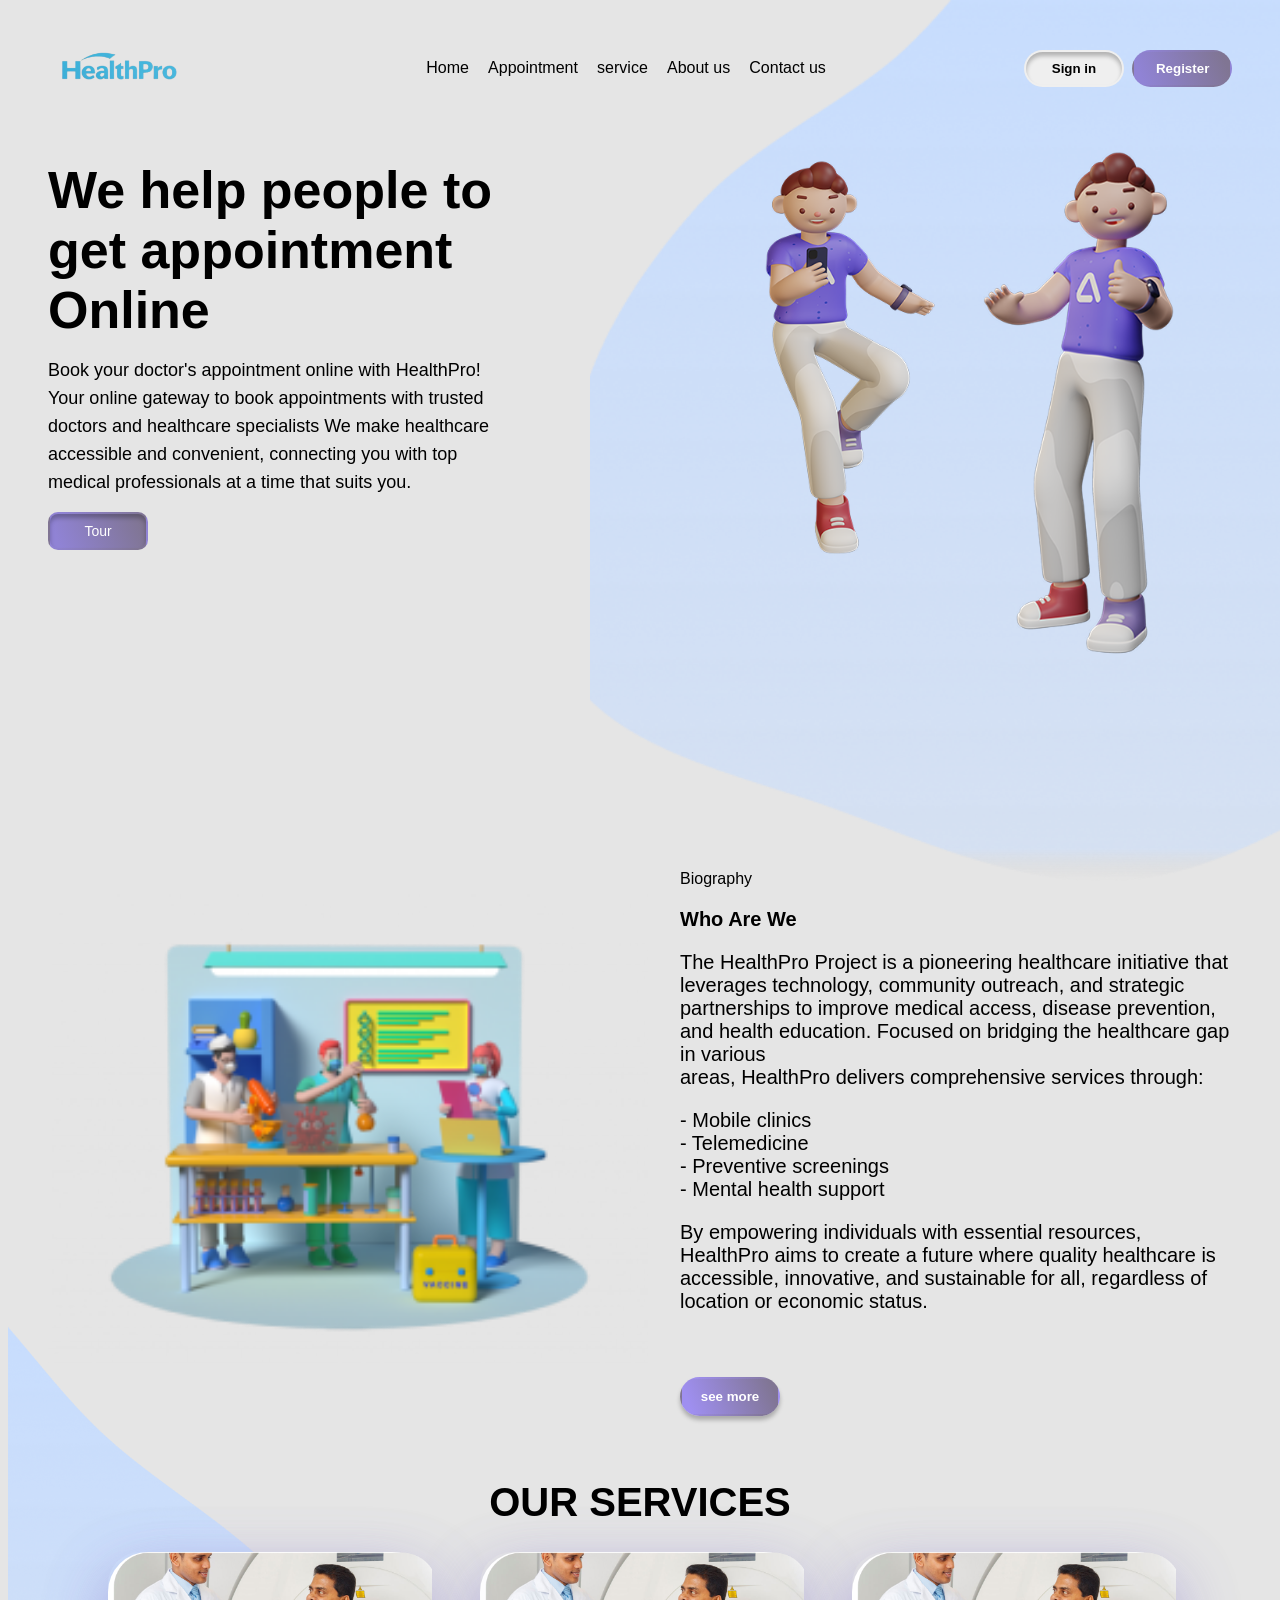
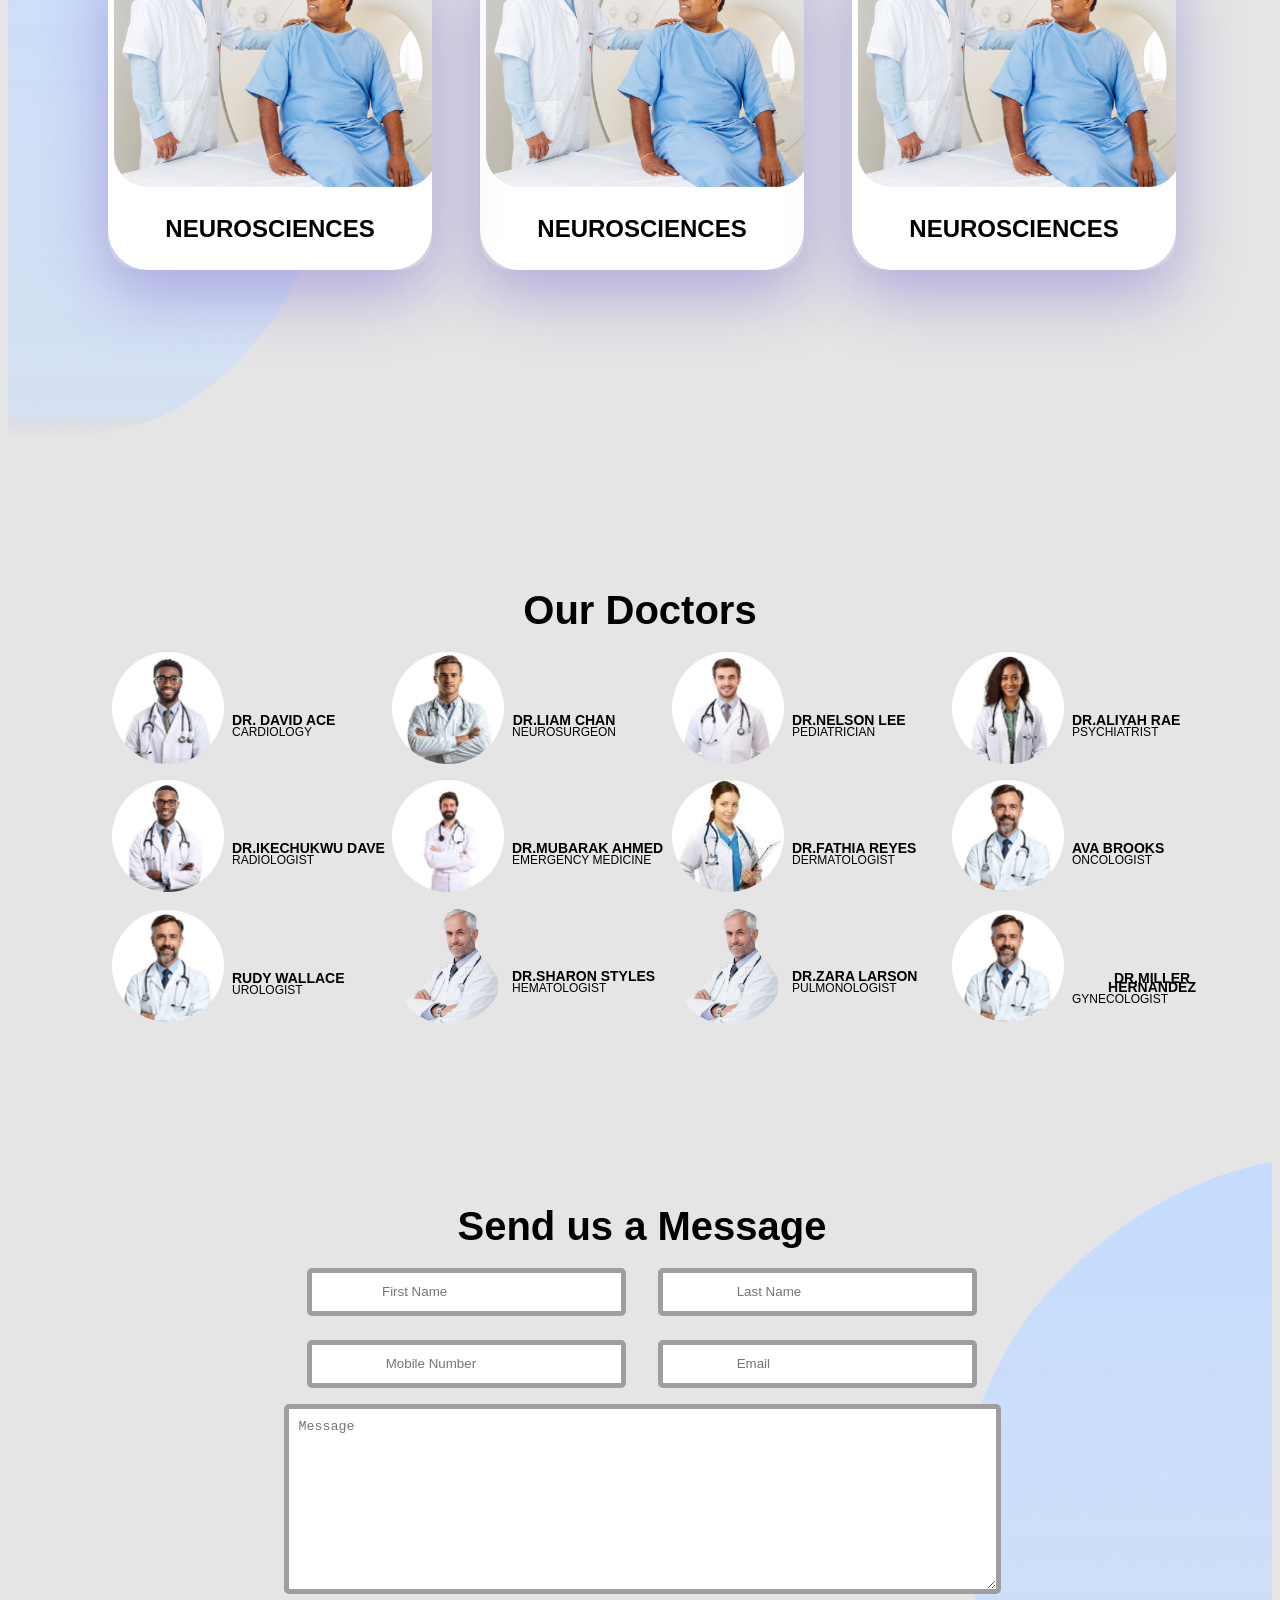
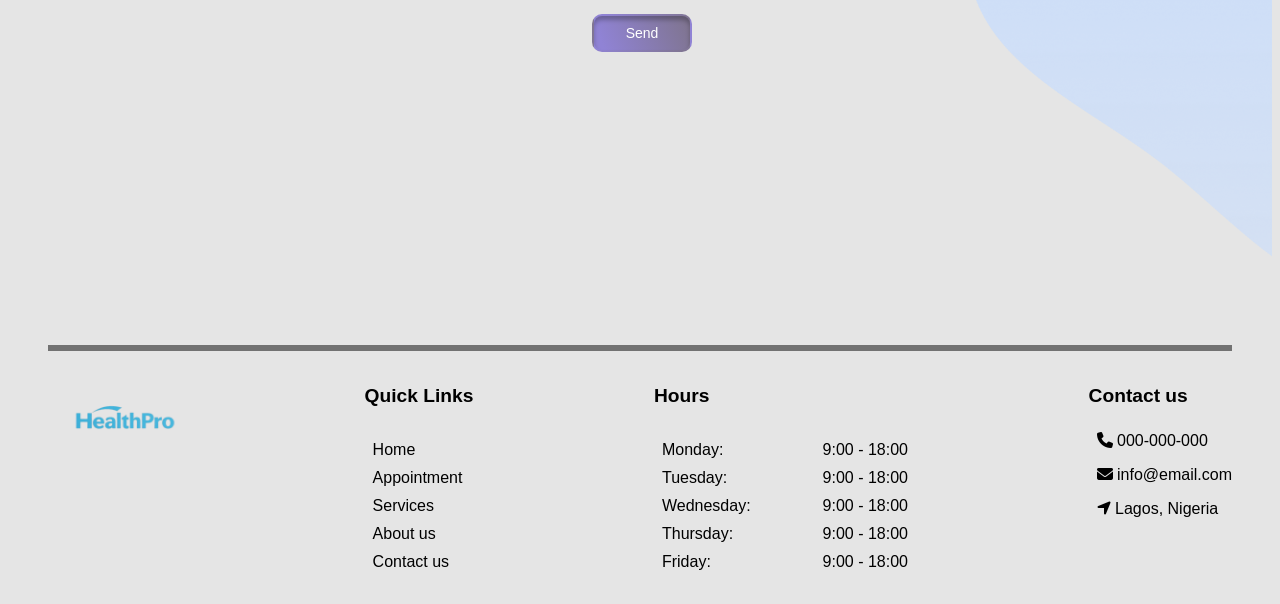
==== commit 37826c2d: "bug-fix-healthpro" ====
--- a/index.html
+++ b/index.html
@@ -44,7 +44,7 @@
             <a href="/aboutus.html">About us</a>
           </li>
           <li class="list">
-            <a href="/contactus.html">Contact us</a>
+            <a href="#contact us">Contact us</a>
           </li>
         </ul>
 
@@ -66,15 +66,15 @@
           <h2 class="home-yaw">Online</h2>
         </h2>
         <p class="homepage-hero-text">
-          Lorèm Media is a full-service social media agency. We offer
+          Book your doctor's appointment online with HealthPro!
           <br />
-          businesses innovative solutions That deliver the right type of
+          Your online gateway to book appointments with trusted
           <br />
-          audience to you in the most effective strategies possible.
+          doctors and healthcare specialists We make healthcare
           <br />
-          We strive to develop a community around your business,
+          accessible and convenient, connecting you with top
           <br />
-          polishing your branding, and improving your public relations.
+          medical professionals at a time that suits you.
         </p>
         <button class="homepage-hero-btn">Tour</button>
       </section>
@@ -97,23 +97,33 @@
           </section>
           <section class="bottom-biography">
             <p class="wow">Biography</p>
-            <h4>Who Are We</h4>
+            <p class="hit">Who Are We</p>
             <div class="pra">
               <p>
-                Lorem media is a full service social media agency. We offer
-                business innovation that delivers the right type of audience to
-                you in the most effective strategies posible. We strive to
-                develop a community around your business, polishing your brands,
-                and improving your public relations.
+                The HealthPro Project is a pioneering healthcare initiative that
+                leverages technology, community outreach, and strategic
+                partnerships to improve medical access, disease prevention, and
+                health education. Focused on bridging the healthcare gap in
+                various <br />
+                areas, HealthPro delivers comprehensive services through:
               </p>
               <p>
-                Social Media is one of the powerful marketing tools with the
-                ability to communicate with a target audience in a real time.
+                - Mobile clinics
+                <br />
+                - Telemedicine
+                <br />
+                - Preventive screenings
+                <br />
+                - Mental health support
               </p>
             </div>
-            <p class="wow">It's 2019:time to sink or swim</p>
-            <p class="mid">We Are Your Social Media Agency</p>
-            <button class="search">search</button>
+            <p class="mid">
+              By empowering individuals with essential resources, HealthPro aims
+              to create a future where quality healthcare is accessible,
+              innovative, and sustainable for all, regardless of location or
+              economic status.
+            </p>
+            <button class="search">see more</button>
           </section>
         </section>
       </section>
@@ -121,31 +131,30 @@
     <!-- biography -->
 
     <!-- service -->
-    <!-- Service section -->
     <section class="service-container" id="service">
       <h2>OUR SERVICES</h2>
       <section class="service-content">
         <section class="card-bq-content">
           <img src="./images/blue 1.png" alt=" bq" class="card-bq" />
         </section>
-        <section class="card-1">
+        <div class="card-1">
           <div class="card-contain">
             <img src="./images/patient.png" alt="doc img" class="card-img" />
             <h3 class="card-title">NEUROSCIENCES</h3>
           </div>
-        </section>
-        <section class="card-2">
+        </div>
+        <div class="card-2">
           <div class="card-contain">
             <img src="./images/patient.png" alt="doc img" class="card-img" />
             <h3 class="card-title">NEUROSCIENCES</h3>
           </div>
-        </section>
-        <section class="card-3">
+        </div>
+        <div class="card-3">
           <div class="card-contain">
             <img src="./images/patient.png" alt="doc img" class="card-img" />
             <h3 class="card-title">NEUROSCIENCES</h3>
           </div>
-        </section>
+        </div>
       </section>
     </section>
 
@@ -154,98 +163,98 @@
       <h2 class="doctors-title">Our Doctors</h2>
       <section class="doctor-content">
         <div class="doc">
-          <img src="/images/doctor.png" alt="" class="doctor-img" />
-          <div class="doc-content">
-            <h2 class="doc-title">Silvia A.D.M.P</h2>
-            <p class="doc-text">MBBS,MD,IDCCM</p>
-          </div>
-        </div>
-
-        <div class="doc">
-          <img src="/images/doctor.png" alt="" class="doctor-img" />
-          <div class="doc-content">
-            <h2 class="doc-title">Silvia A.D.M.P</h2>
-            <p class="doc-text">MBBS,MD,IDCCM</p>
-          </div>
-        </div>
-
-        <div class="doc">
-          <img src="/images/doctor.png" alt="" class="doctor-img" />
-          <div class="doc-content">
-            <h2 class="doc-title">Silvia A.D.M.P</h2>
-            <p class="doc-text">MBBS,MD,IDCCM</p>
-          </div>
-        </div>
-
-        <div class="doc">
-          <img src="/images/doctor.png" alt="" class="doctor-img" />
-          <div class="doc-content">
-            <h2 class="doc-title">Silvia A.D.M.P</h2>
-            <p class="doc-text">MBBS,MD,IDCCM</p>
-          </div>
-        </div>
-
-        <div class="doc">
-          <img src="/images/doctor.png" alt="" class="doctor-img" />
-          <div class="doc-content">
-            <h2 class="doc-title">Silvia A.D.M.P</h2>
-            <p class="doc-text">MBBS,MD,IDCCM</p>
-          </div>
-        </div>
-
-        <div class="doc">
-          <img src="/images/doctor.png" alt="" class="doctor-img" />
-          <div class="doc-content">
-            <h2 class="doc-title">Silvia A.D.M.P</h2>
-            <p class="doc-text">MBBS,MD,IDCCM</p>
-          </div>
-        </div>
-
-        <div class="doc">
-          <img src="/images/doctor.png" alt="" class="doctor-img" />
-          <div class="doc-content">
-            <h2 class="doc-title">Silvia A.D.M.P</h2>
-            <p class="doc-text">MBBS,MD,IDCCM</p>
-          </div>
-        </div>
-
-        <div class="doc">
-          <img src="/images/doctor.png" alt="" class="doctor-img" />
-          <div class="doc-content">
-            <h2 class="doc-title">Silvia A.D.M.P</h2>
-            <p class="doc-text">MBBS,MD,IDCCM</p>
-          </div>
-        </div>
-
-        <div class="doc">
-          <img src="/images/doctor.png" alt="" class="doctor-img" />
-          <div class="doc-content">
-            <h2 class="doc-title">Silvia A.D.M.P</h2>
-            <p class="doc-text">MBBS,MD,IDCCM</p>
-          </div>
-        </div>
-
-        <div class="doc">
-          <img src="/images/doctor.png" alt="" class="doctor-img" />
-          <div class="doc-content">
-            <h2 class="doc-title">Silvia A.D.M.P</h2>
-            <p class="doc-text">MBBS,MD,IDCCM</p>
-          </div>
-        </div>
-
-        <div class="doc">
-          <img src="/images/doctor.png" alt="" class="doctor-img" />
-          <div class="doc-content">
-            <h2 class="doc-title">Silvia A.D.M.P</h2>
-            <p class="doc-text">MBBS,MD,IDCCM</p>
-          </div>
-        </div>
-
-        <div class="doc">
-          <img src="/images/doctor.png" alt="" class="doctor-img" />
-          <div class="doc-content">
-            <h2 class="doc-title">Silvia A.D.M.P</h2>
-            <p class="doc-text">MBBS,MD,IDCCM</p>
+          <img src="/images/doctor-7.png" alt="" class="doctor-img" />
+          <div class="doc-content">
+            <h2 class="doc-title">DR. DAVID ACE</h2>
+            <p class="doc-text">CARDIOLOGY</p>
+          </div>
+        </div>
+
+        <div class="doc">
+          <img src="/images/doctor-11.png" alt="" class="doctor-img" />
+          <div class="doc-content">
+            <h2 class="doc-title">DR.LIAM CHAN</h2>
+            <p class="doc-text">NEUROSURGEON</p>
+          </div>
+        </div>
+
+        <div class="doc">
+          <img src="/images/doctor-5.png" alt="" class="doctor-img" />
+          <div class="doc-content">
+            <h2 class="doc-title">DR.NELSON LEE</h2>
+            <p class="doc-text">PEDIATRICIAN</p>
+          </div>
+        </div>
+
+        <div class="doc">
+          <img src="/images/doctor-4.png" alt="" class="doctor-img" />
+          <div class="doc-content">
+            <h2 class="doc-title">DR.ALIYAH RAE</h2>
+            <p class="doc-text">PSYCHIATRIST</p>
+          </div>
+        </div>
+
+        <div class="doc">
+          <img src="/images/doctor-9.png" alt="" class="doctor-img" />
+          <div class="doc-content">
+            <h2 class="doc-title">DR.IKECHUKWU DAVE</h2>
+            <p class="doc-text">RADIOLOGIST</p>
+          </div>
+        </div>
+
+        <div class="doc">
+          <img src="/images/doctor-13.png" alt="" class="doctor-img" />
+          <div class="doc-content">
+            <h2 class="doc-title">DR.MUBARAK AHMED</h2>
+            <p class="doc-text">EMERGENCY MEDICINE</p>
+          </div>
+        </div>
+
+        <div class="doc">
+          <img src="/images/doctor-3.png" alt="" class="doctor-img" />
+          <div class="doc-content">
+            <h2 class="doc-title">DR.FATHIA REYES</h2>
+            <p class="doc-text">DERMATOLOGIST</p>
+          </div>
+        </div>
+
+        <div class="doc">
+          <img src="/images/doctor-12.png" alt="" class="doctor-img" />
+          <div class="doc-content">
+            <h2 class="doc-title">AVA BROOKS</h2>
+            <p class="doc-text">ONCOLOGIST</p>
+          </div>
+        </div>
+
+        <div class="doc">
+          <img src="/images/doctor-12.png" alt="" class="doctor-img" />
+          <div class="doc-content">
+            <h2 class="doc-title">RUDY WALLACE</h2>
+            <p class="doc-text">UROLOGIST</p>
+          </div>
+        </div>
+
+        <div class="doc">
+          <img src="/images/doctors-1.png" alt="" class="doctor-img" />
+          <div class="doc-content">
+            <h2 class="doc-title">DR.SHARON STYLES</h2>
+            <p class="doc-text">HEMATOLOGIST</p>
+          </div>
+        </div>
+
+        <div class="doc">
+          <img src="/images/doctors-1.png" alt="" class="doctor-img" />
+          <div class="doc-content">
+            <h2 class="doc-title">DR.ZARA LARSON</h2>
+            <p class="doc-text">PULMONOLOGIST</p>
+          </div>
+        </div>
+
+        <div class="doc">
+          <img src="/images/doctor-12.png" alt="" class="doctor-img" />
+          <div class="doc-content">
+            <h2 class="doc-title">DR.MILLER HERNANDEZ</h2>
+            <p class="doc-text">GYNECOLOGIST</p>
           </div>
         </div>
       </section>
--- a/css/style.css
+++ b/css/style.css
@@ -63,8 +63,8 @@
   align-items: center;
 }
 .logo {
-  width: 100px;
-  height: 90px;
+  width: 140px;
+  height: 120px;
   cursor: pointer;
 }
 .lists {
@@ -222,10 +222,10 @@
   margin-bottom: 1rem;
   font-size: 15px;
 }
-.wow {
+/* .wow {
   margin-bottom: 1rem;
   font-size: 20px;
-}
+} */
 .mid {
   margin-bottom: 1rem;
   font-size: 20px;
@@ -247,10 +247,13 @@
   color: #ffffff;
   cursor: pointer;
 }
+.hit {
+  font-weight: bold;
+  font-size: 20px;
+}
 /* biography style end */
 
 /* service style start */
-/* Service Styles*/
 .service-content {
   display: flex;
   align-items: center;
@@ -324,38 +327,7 @@
   width: 350px;
   border-radius: 5rem;
 }
-/* Service Styles*/
-/* .serve {
-  text-align: center;
-  font-size: 30px;
-}
-h2 {
-  margin-top: 4rem;
-  text-align: center;
-  font-size: 40px;
-  margin-bottom: 3rem;
-}
-.med {
-  display: flex;
-  justify-content: center;
-  align-items: center;
-  gap: 6rem;
-}
-.pat {
-  box-shadow: -1px 23px 63px 0px #9083d559;
-  margin-bottom: 2rem;
-  border-radius: 2rem;
-}
-.mage {
-  width: 250px;
-  border-radius: 3rem;
-}
-.lol {
-  text-align: center;
-  cursor: pointer;
-} */
-/* service style end */
-
+/* service end */
 /* doctor style start */
 .doctor-container {
   margin-top: 10rem;
@@ -366,33 +338,37 @@
   margin-top: 2rem;
   display: grid;
   grid-template-columns: repeat(4, 1fr);
-  /* justify-content: space-evenly; */
-  /* justify-content: center; */
   align-items: center;
   align-content: center;
 }
 .doctor-img {
-  width: 54%;
-  border-radius: 37rem;
+  width: 40%;
+  border-radius: 40rem;
+  margin-bottom: 1rem;
+  gap: 1rem;
 }
 .doc-title {
   font-size: 14px;
+  gap: 1rem;
+  margin-bottom: 0;
   line-height: 9px;
 }
 .doc-text {
-  font-size: 14px;
-  line-height: 9px;
-  margin-top: 1rem;
+  font-size: 12px;
+  margin-top: 0;
+  /* line-height: 9px;
+  margin-top: 1rem; */
 }
 .doc {
   display: flex;
-  text-align: center;
+  gap: 0.5rem;
+}
+.bot-context {
+  align-content: center;
+  margin: 0;
+}
+.doc-content {
   gap: 1rem;
-  margin-top: 1rem;
-  margin-bottom: 1rem;
-}
-.doc-content {
-  margin-top: 2rem;
 }
 /* doctor style end */
 
@@ -479,7 +455,7 @@
   line-height: 20px;
   margin-top: 0.5rem;
 }
-.liste{
+.liste {
   margin-top: 0;
   margin-bottom: 0.5rem;
 }
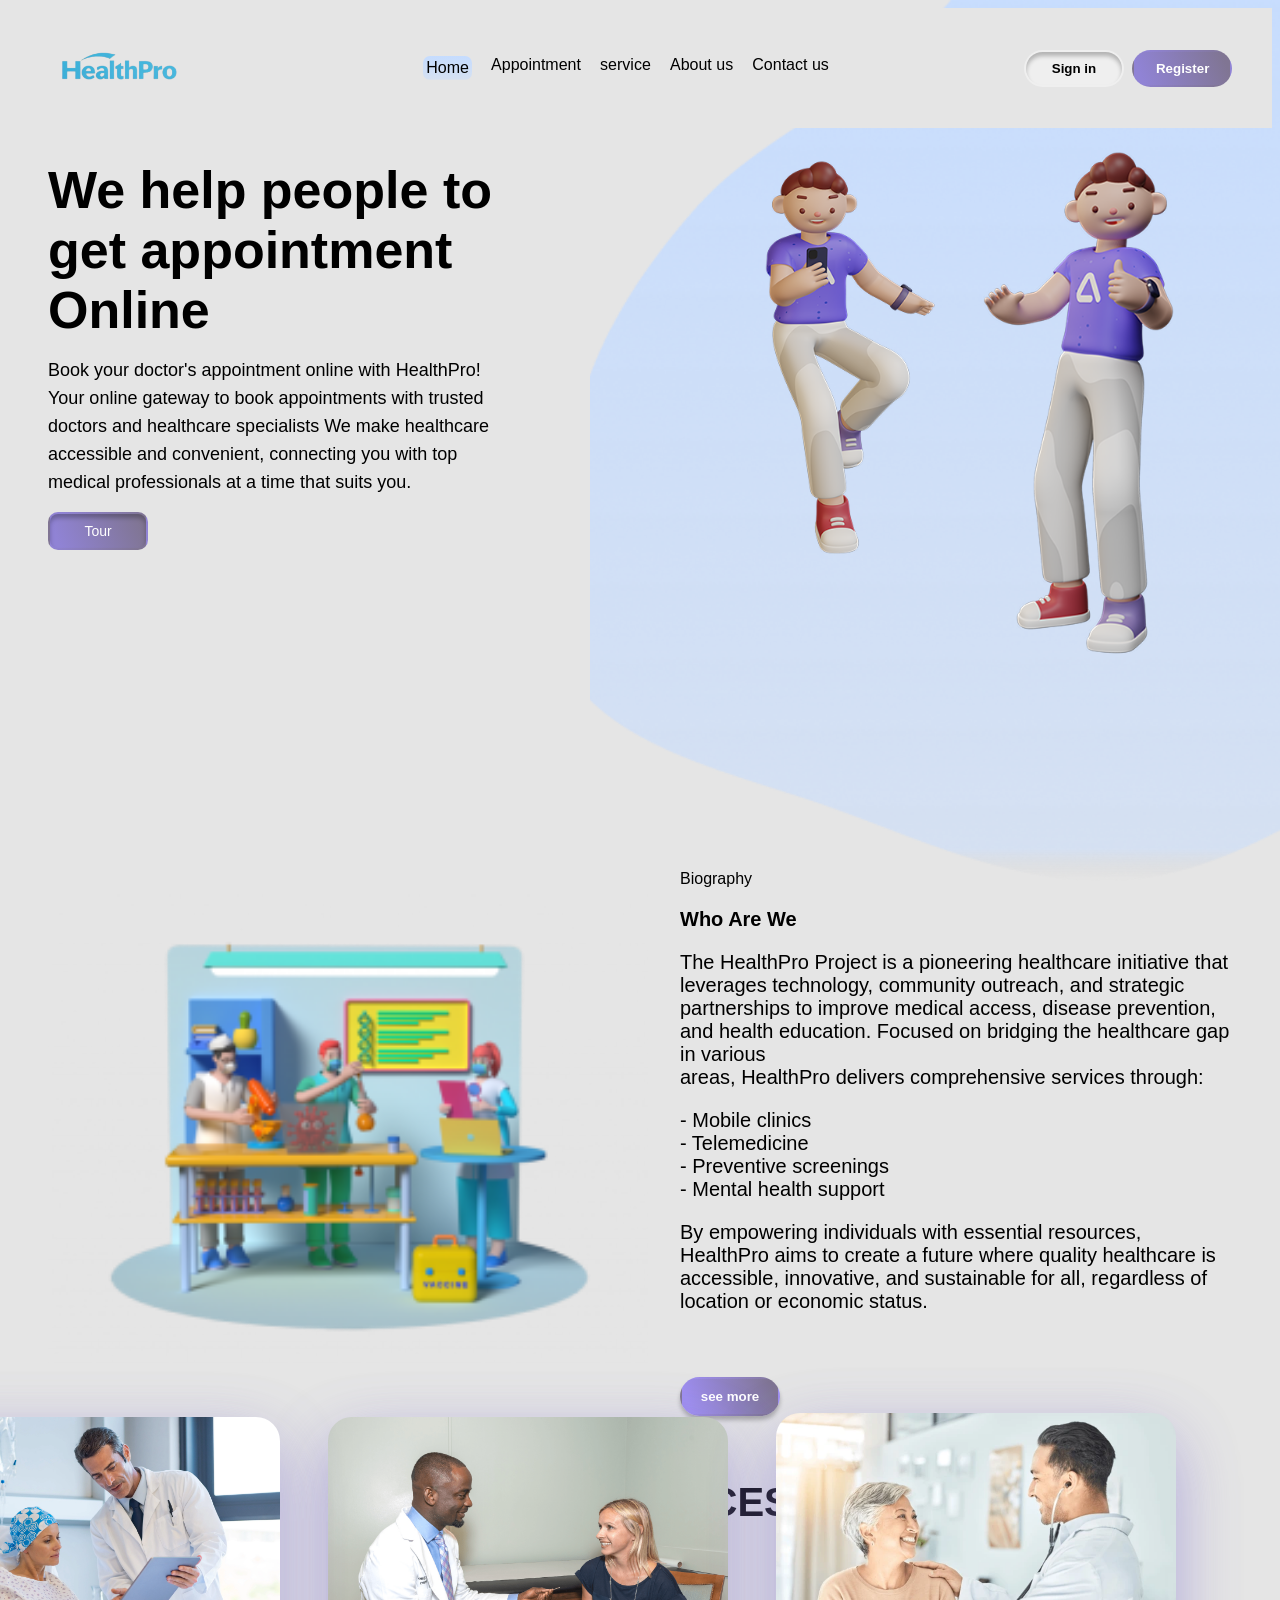
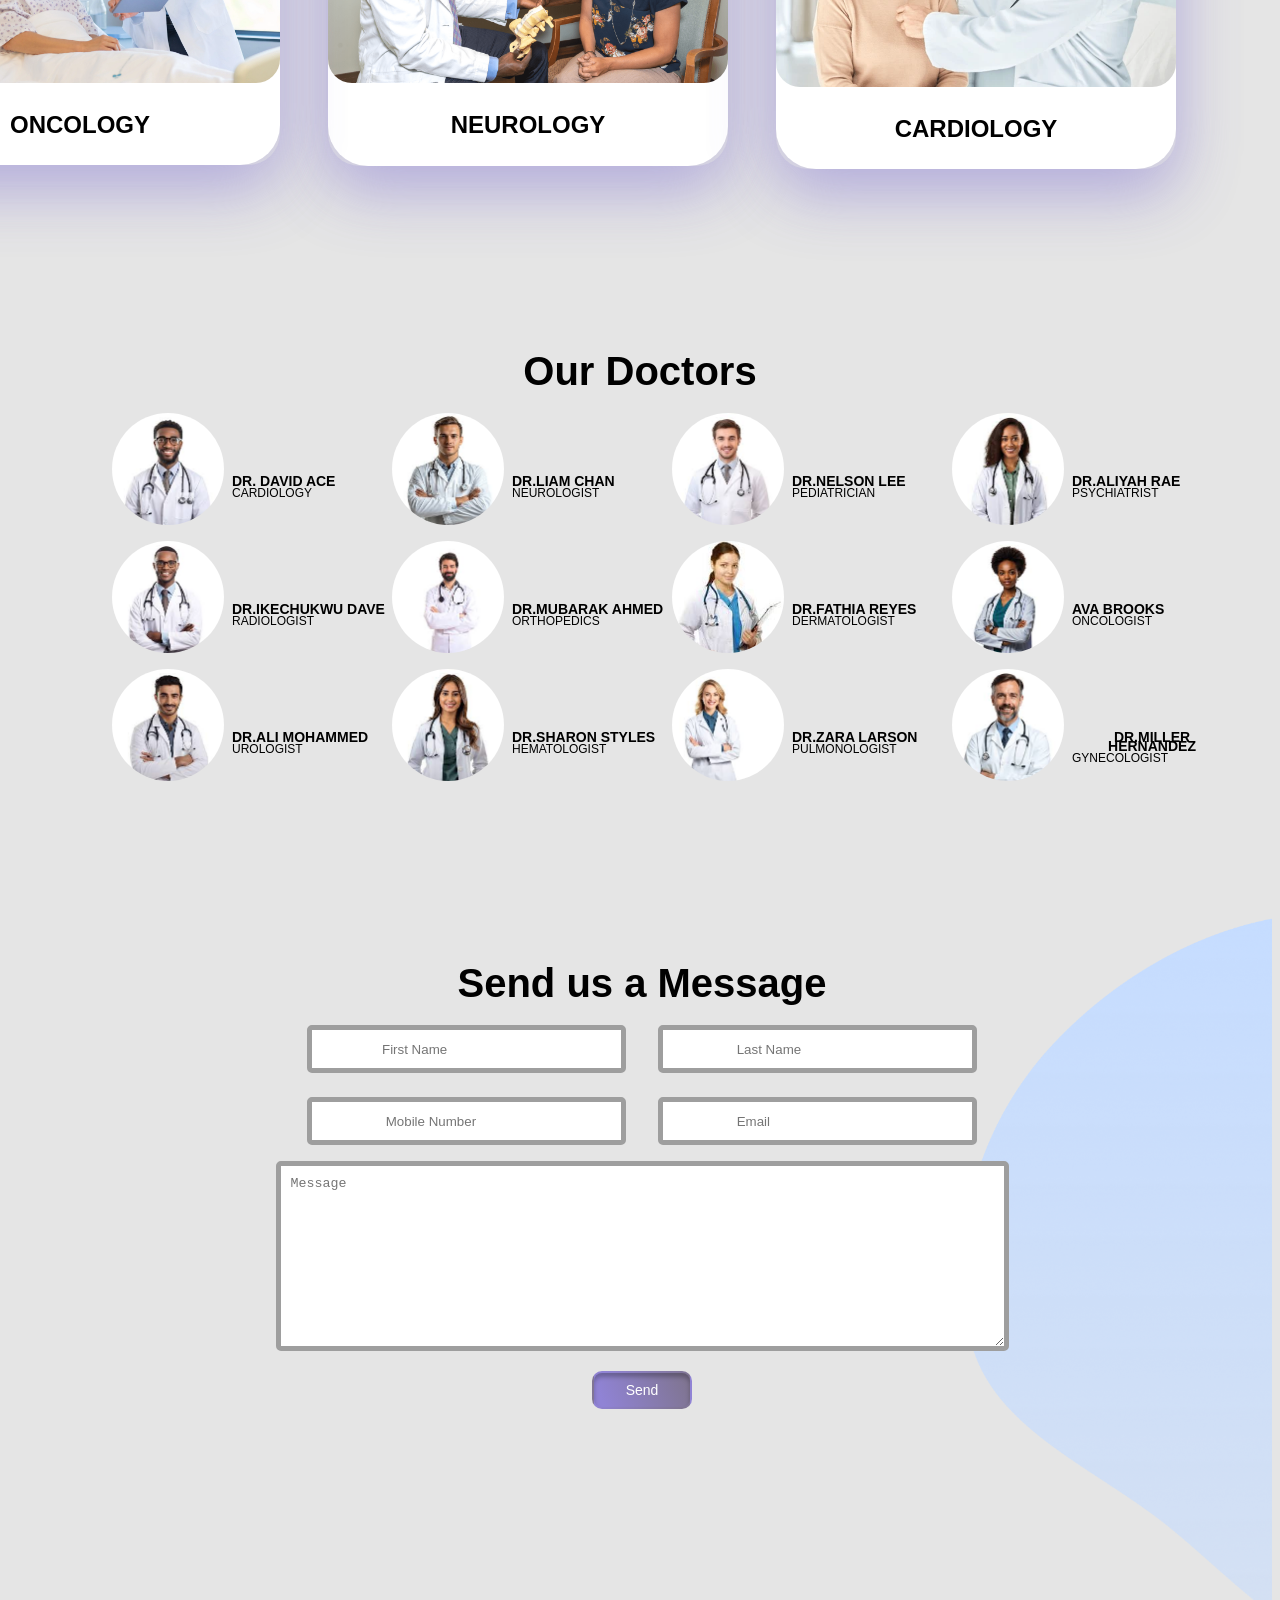
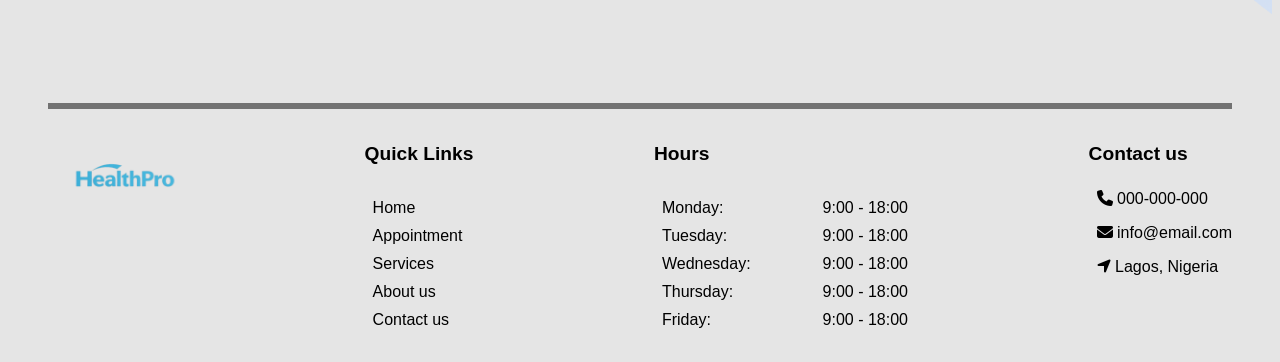
==== commit 89cdcbe6: "Bug-health-page" ====
--- a/index.html
+++ b/index.html
@@ -4,6 +4,11 @@
     <meta charset="UTF-8" />
     <meta name="viewport" content="width=device-width, initial-scale=1.0" />
     <title>healthPro | Homepage</title>
+    <link
+      rel="shortcut icon"
+      href="/images/healthPro-logo.png"
+      type="image/x-icon"
+    />
     <link
       rel="stylesheet"
       href="https://cdnjs.cloudflare.com/ajax/libs/font-awesome/6.6.0/css/all.min.css"
@@ -31,7 +36,7 @@
           alt="healthPro logo"
         />
         <ul class="lists">
-          <li class="list">
+          <li class="home">
             <a href="/">Home</a>
           </li>
           <li class="list">
@@ -139,20 +144,24 @@
         </section>
         <div class="card-1">
           <div class="card-contain">
-            <img src="./images/patient.png" alt="doc img" class="card-img" />
-            <h3 class="card-title">NEUROSCIENCES</h3>
+            <img src="./images/oncology.png" alt="doc img" class="card-img" />
+            <h3 class="card-title">ONCOLOGY</h3>
           </div>
         </div>
         <div class="card-2">
           <div class="card-contain">
-            <img src="./images/patient.png" alt="doc img" class="card-img" />
-            <h3 class="card-title">NEUROSCIENCES</h3>
+            <img src="./images/neurology.png" alt="doc img" class="card-img" />
+            <h3 class="card-title">NEUROLOGY</h3>
           </div>
         </div>
         <div class="card-3">
           <div class="card-contain">
-            <img src="./images/patient.png" alt="doc img" class="card-img" />
-            <h3 class="card-title">NEUROSCIENCES</h3>
+            <img
+              src="./images/cardiologys.png"
+              alt="doc img"
+              class="card-img"
+            />
+            <h3 class="card-title">CARDIOLOGY</h3>
           </div>
         </div>
       </section>
@@ -174,7 +183,7 @@
           <img src="/images/doctor-11.png" alt="" class="doctor-img" />
           <div class="doc-content">
             <h2 class="doc-title">DR.LIAM CHAN</h2>
-            <p class="doc-text">NEUROSURGEON</p>
+            <p class="doc-text">NEUROLOGIST</p>
           </div>
         </div>
 
@@ -206,7 +215,7 @@
           <img src="/images/doctor-13.png" alt="" class="doctor-img" />
           <div class="doc-content">
             <h2 class="doc-title">DR.MUBARAK AHMED</h2>
-            <p class="doc-text">EMERGENCY MEDICINE</p>
+            <p class="doc-text">ORTHOPEDICS</p>
           </div>
         </div>
 
@@ -219,7 +228,7 @@
         </div>
 
         <div class="doc">
-          <img src="/images/doctor-12.png" alt="" class="doctor-img" />
+          <img src="/images/doctors-6.png" alt="" class="doctor-img" />
           <div class="doc-content">
             <h2 class="doc-title">AVA BROOKS</h2>
             <p class="doc-text">ONCOLOGIST</p>
@@ -227,15 +236,15 @@
         </div>
 
         <div class="doc">
-          <img src="/images/doctor-12.png" alt="" class="doctor-img" />
-          <div class="doc-content">
-            <h2 class="doc-title">RUDY WALLACE</h2>
+          <img src="/images/doctors-7.png" alt="" class="doctor-img" />
+          <div class="doc-content">
+            <h2 class="doc-title">DR.ALI MOHAMMED</h2>
             <p class="doc-text">UROLOGIST</p>
           </div>
         </div>
 
         <div class="doc">
-          <img src="/images/doctors-1.png" alt="" class="doctor-img" />
+          <img src="/images/doctors-4.png" alt="" class="doctor-img" />
           <div class="doc-content">
             <h2 class="doc-title">DR.SHARON STYLES</h2>
             <p class="doc-text">HEMATOLOGIST</p>
@@ -243,7 +252,7 @@
         </div>
 
         <div class="doc">
-          <img src="/images/doctors-1.png" alt="" class="doctor-img" />
+          <img src="/images/doctors-8.png" alt="" class="doctor-img" />
           <div class="doc-content">
             <h2 class="doc-title">DR.ZARA LARSON</h2>
             <p class="doc-text">PULMONOLOGIST</p>
@@ -301,7 +310,7 @@
               placeholder="Message"
               class="message-box"
               rows="10"
-              cols="84"
+              cols="86"
             ></textarea>
           </form>
           <button class="form-btn">Send</button>
--- a/css/style.css
+++ b/css/style.css
@@ -57,10 +57,27 @@
   margin: 0 auto;
 }
 /* navigation style start */
+header {
+  position: sticky;
+  background-color: #e5e5e5;
+  top: 0;
+  width: 100%;
+  z-index: 1000;
+}
 nav {
   display: flex;
   justify-content: space-between;
   align-items: center;
+}
+.home {
+  background: linear-gradient(
+    180deg,
+    #c5dcff 0%,
+    rgba(197, 220, 255, 0.5) 96.88%,
+    rgba(196, 196, 196, 0) 100%
+  );
+  padding: 3px;
+  border-radius: 7px;
 }
 .logo {
   width: 140px;
@@ -323,9 +340,9 @@
   text-align: center;
   cursor: pointer;
 }
-.card-image {
-  width: 350px;
-  border-radius: 5rem;
+.card-img {
+  width: 400px;
+  border-radius: 1.5rem;
 }
 /* service end */
 /* doctor style start */
